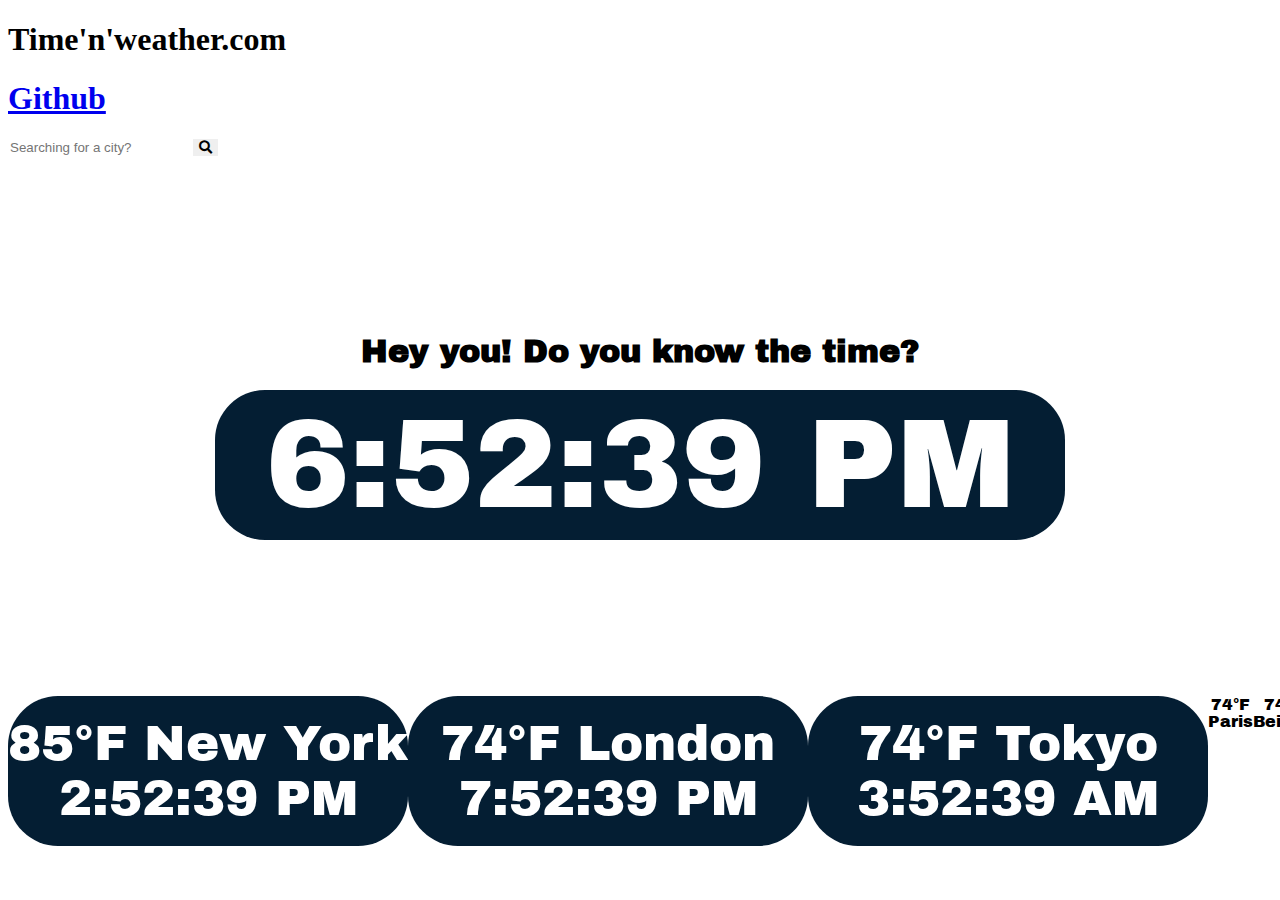
==== index.html @ 2cab8b75 "Updated HTML structure (added clocks and temp)" ====
<!DOCTYPE html>
<html lang="en">

<head>
    <meta charset="UTF-8">
    <meta name="viewport" content="width=device-width, initial-scale=1.0">
    <title>Digital Clock</title>
    <link rel="stylesheet" href="https://cdnjs.cloudflare.com/ajax/libs/font-awesome/5.15.3/css/all.min.css">
    <link rel="stylesheet" href="./styles.css">
</head>

<body>
    <div class="top-content">
        <h1 id="websiteName">Time'n'weather.com</h1>
        <h1><a class="github" href="https://github.com/WelcomeParac/DigitalClock">Github</a></h1>
    </div>
    <div class="wrap">
        <div class="search">
            <input type="text" class="searchTerm" placeholder="Searching for a city?">
            <button type="submit" class="searchButton">
                <i class="fa fa-search"></i>
            </button>
        </div>
    </div>
    <div class="main-container">
        <div class="mainClock">
            <div class="heading">
                <h1>Hey you! Do you know the time?</h1>
            </div>
            <div id="user-location" class="main"></div>
        </div>

        <div id="major-cities-container">
            <div class="majorCities">
                <div class="newyorkclock">
                    <div class="newYork">
                        <div class="newyorkweather"><span class="degree">85&degF</span> New York</div>
                        <div id="new-york" class="clock"></div>
                    </div>
                    <div class="extra-info">
                        <div class="weather-description"></div>
                        <div class="weather-temperature"></div>
                        <div class="weather-minmax"></div>
                    </div>
                </div>

                <div class="londonclock">
                    <div class="london">
                        <div class="londonweather"><span class="degree">74&degF</span> London</div>
                        <div id="london" class="clock"></div>
                    </div>
                    <div class="extra-info">
                        <div class="weather-description"></div>
                        <div class="weather-temperature"></div>
                        <div class="weather-minmax"></div>
                    </div>
                </div>

                <div class="tokyoclock">
                    <div class="tokyo">
                        <div class="tokyoweather"><span class="degree">74&degF </span>Tokyo</div>
                        <div id="tokyo" class="clock"></div>
                    </div>
                    <div class="extra-info">
                        <div class="weather-description"></div>
                        <div class="weather-temperature"></div>
                        <div class="weather-minmax"></div>
                    </div>
                </div>

                <div class="parisclock">
                    <div class="paris">
                        <div class="parisweather"><span class="degree">74&degF </span> Paris</div>
                        <div id="paris" class="clock"></div>
                    </div>
                    <div class="extra-info">
                        <div class="weather-description"></div>
                        <div class="weather-temperature"></div>
                        <div class="weather-minmax"></div>
                    </div>
                </div>

                <div class="beijingclock">
                    <div class="beijing">
                        <div class="beijingweather"><span class="degree">74&degF </span> Beijing</div>
                        <div id="beijing" class="clock"></div>
                    </div>
                    <div class="extra-info">
                        <div class="weather-description"></div>
                        <div class="weather-temperature"></div>
                        <div class="weather-minmax"></div>
                    </div>
                </div>

                <div class="sydneyclock">
                    <div class="sydney">
                        <div class="sydneyweather"><span class="degree">74&degF </span>Sydney</div>
                        <div id="sydney" class="clock"></div>
                    </div>
                    <div class="extra-info">
                        <div class="weather-description"></div>
                        <div class="weather-temperature"></div>
                        <div class="weather-minmax"></div>
                    </div>
                </div>

                <div class="mexicocityclock">
                    <div class="mexicocity">
                        <div class="mexicocityweather"><span class="degree">74&degF </span> Mexico City</div>
                        <div id="mexicocity" class="clock"></div>
                    </div>
                    <div class="extra-info">
                        <div class="weather-description"></div>
                        <div class="weather-temperature"></div>
                        <div class="weather-minmax"></div>
                    </div>
                </div>

                <div class="delhiclock">
                    <div class="delhi">
                        <div class="delhiweather"><span class="degree">74&degF </span> Delhi</div>
                        <div id="delhi" class="clock"></div>
                    </div>
                    <div class="extra-info">
                        <div class="weather-description"></div>
                        <div class="weather-temperature"></div>
                        <div class="weather-minmax"></div>
                    </div>
                </div>

                <div class="mexicocityclock">
                    <div class="mexicocity">
                        <div class="mexicocityweather"><span class="degree">74&degF </span> Mexico City</div>
                        <div id="mexicocity" class="clock"></div>
                    </div>
                    <div class="extra-info">
                        <div class="weather-description"></div>
                        <div class="weather-temperature"></div>
                        <div class="weather-minmax"></div>
                    </div>
                </div>

                <div class="mexicocityclock">
                    <div class="mexicocity">
                        <div class="mexicocityweather"><span class="degree">74&degF </span> Mexico City</div>
                        <div id="mexicocity" class="clock"></div>
                    </div>
                    <div class="extra-info">
                        <div class="weather-description"></div>
                        <div class="weather-temperature"></div>
                        <div class="weather-minmax"></div>
                    </div>
                </div>

               

            </div>
        </div>
    </div>
    <script src="script.js"></script>
</body>

</html>
---- styles.css ----
@import url('https://fonts.googleapis.com/css2?family=Archivo+Black&display=swap');

* {
    border: red solid 0px;
}

.mainClock {
    display: flex;
    justify-content: center;
    align-items: center;
    height: 60vh;
    margin: 0;
    flex-direction: column;
    font-family: 'Archivo Black', sans-serif;
    margin-bottom: 10%;
}
#user-location{
    font-size: 125px;
    background-color: #041e33;
    height: 150px;
    width: 850px;
    border-radius: 50px;
    display: flex;
    justify-content: center;
    align-items: center;
    color: white;
    

}

.majorCities{
    display: flex;
    justify-content: space-evenly;
    margin-top: -10%;
    text-align: center;
    font-family: 'Archivo Black', sans-serif;
    
    
    
}

.newYork, .london, .tokyo{
    font-size: 50px;
    background-color: #041e33;
    height: 150px;
    width: 400px;
    border-radius: 50px;
    display: flex;
    flex-direction: column;
    justify-content: center;
    align-items: center;
    color: white;
}
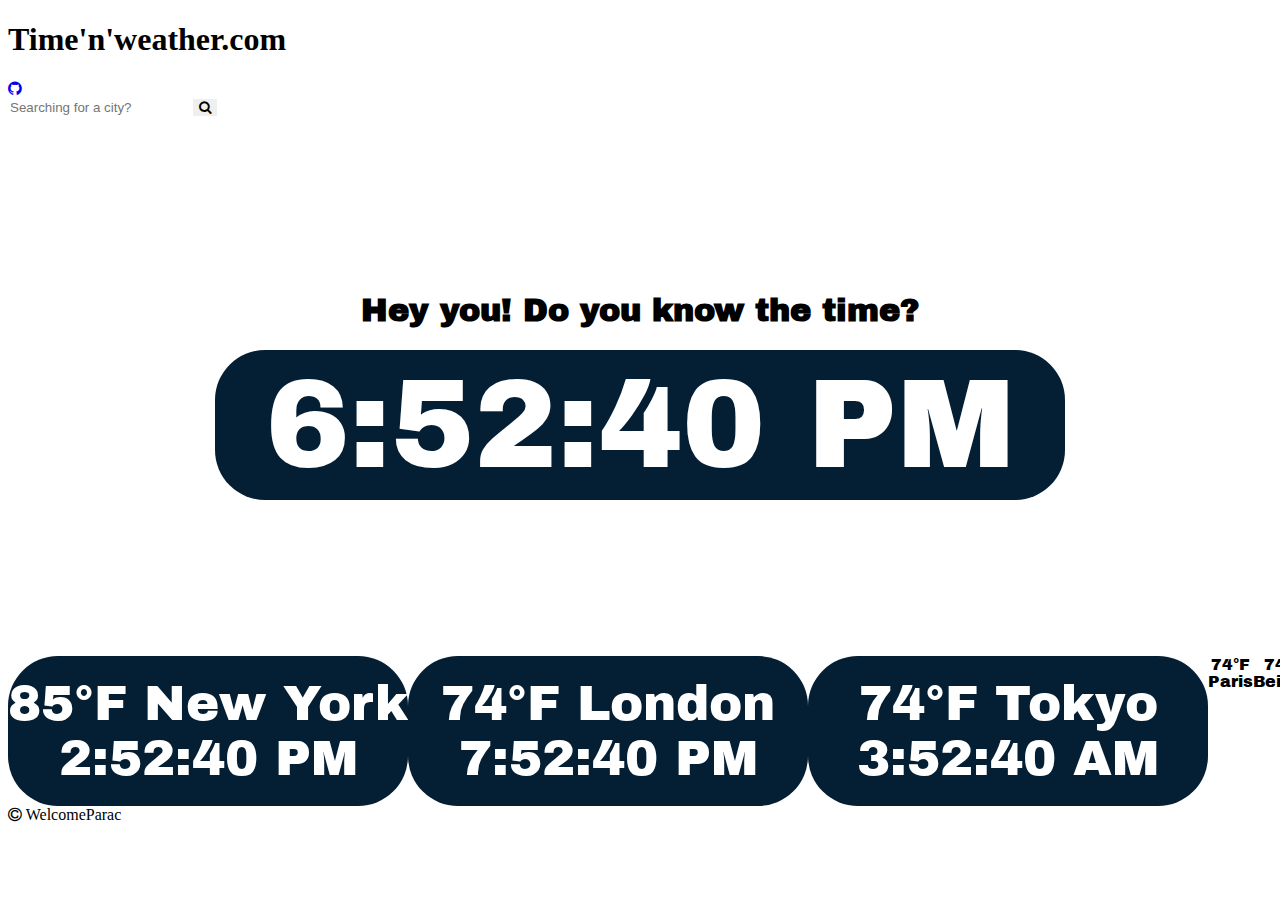
==== commit 2f5758da: "Update City Clocks and Footer" ====
--- a/index.html
+++ b/index.html
@@ -1,163 +1,171 @@
 <!DOCTYPE html>
 <html lang="en">
-
-<head>
-    <meta charset="UTF-8">
-    <meta name="viewport" content="width=device-width, initial-scale=1.0">
-    <title>Digital Clock</title>
-    <link rel="stylesheet" href="https://cdnjs.cloudflare.com/ajax/libs/font-awesome/5.15.3/css/all.min.css">
-    <link rel="stylesheet" href="./styles.css">
-</head>
-
-<body>
-    <div class="top-content">
-        <h1 id="websiteName">Time'n'weather.com</h1>
-        <h1><a class="github" href="https://github.com/WelcomeParac/DigitalClock">Github</a></h1>
-    </div>
-    <div class="wrap">
-        <div class="search">
+   <head>
+      <meta charset="UTF-8">
+      <meta name="viewport" content="width=device-width, initial-scale=1.0">
+      <title>Digital Clock</title>
+      <link rel="stylesheet" href="https://cdnjs.cloudflare.com/ajax/libs/font-awesome/5.15.3/css/all.min.css">
+      <link rel="stylesheet" href="https://cdnjs.cloudflare.com/ajax/libs/font-awesome/4.7.0/css/font-awesome.min.css">
+      <link rel="stylesheet" href="./styles.css">
+   </head>
+   <body>
+      <div class="top-content">
+         <h1 id="websiteName">Time'n'weather.com</h1>
+         <a class="github" href="https://github.com/WelcomeParac/DigitalClock">
+            <i class="fa fa-github" id="github"></i>
+         </a>
+      </div>
+      <div class="wrap">
+         <div class="search">
             <input type="text" class="searchTerm" placeholder="Searching for a city?">
             <button type="submit" class="searchButton">
-                <i class="fa fa-search"></i>
+               <i class="fa fa-search"></i>
             </button>
-        </div>
-    </div>
-    <div class="main-container">
-        <div class="mainClock">
+         </div>
+      </div>
+      <div class="main-container">
+         <div class="mainClock">
             <div class="heading">
-                <h1>Hey you! Do you know the time?</h1>
+               <h1>Hey you! Do you know the time?</h1>
             </div>
             <div id="user-location" class="main"></div>
-        </div>
-
-        <div id="major-cities-container">
+         </div>
+         <div id="major-cities-container">
             <div class="majorCities">
-                <div class="newyorkclock">
-                    <div class="newYork">
-                        <div class="newyorkweather"><span class="degree">85&degF</span> New York</div>
-                        <div id="new-york" class="clock"></div>
-                    </div>
-                    <div class="extra-info">
-                        <div class="weather-description"></div>
-                        <div class="weather-temperature"></div>
-                        <div class="weather-minmax"></div>
-                    </div>
-                </div>
-
-                <div class="londonclock">
-                    <div class="london">
-                        <div class="londonweather"><span class="degree">74&degF</span> London</div>
-                        <div id="london" class="clock"></div>
-                    </div>
-                    <div class="extra-info">
-                        <div class="weather-description"></div>
-                        <div class="weather-temperature"></div>
-                        <div class="weather-minmax"></div>
-                    </div>
-                </div>
-
-                <div class="tokyoclock">
-                    <div class="tokyo">
-                        <div class="tokyoweather"><span class="degree">74&degF </span>Tokyo</div>
-                        <div id="tokyo" class="clock"></div>
-                    </div>
-                    <div class="extra-info">
-                        <div class="weather-description"></div>
-                        <div class="weather-temperature"></div>
-                        <div class="weather-minmax"></div>
-                    </div>
-                </div>
-
-                <div class="parisclock">
-                    <div class="paris">
-                        <div class="parisweather"><span class="degree">74&degF </span> Paris</div>
-                        <div id="paris" class="clock"></div>
-                    </div>
-                    <div class="extra-info">
-                        <div class="weather-description"></div>
-                        <div class="weather-temperature"></div>
-                        <div class="weather-minmax"></div>
-                    </div>
-                </div>
-
-                <div class="beijingclock">
-                    <div class="beijing">
-                        <div class="beijingweather"><span class="degree">74&degF </span> Beijing</div>
-                        <div id="beijing" class="clock"></div>
-                    </div>
-                    <div class="extra-info">
-                        <div class="weather-description"></div>
-                        <div class="weather-temperature"></div>
-                        <div class="weather-minmax"></div>
-                    </div>
-                </div>
-
-                <div class="sydneyclock">
-                    <div class="sydney">
-                        <div class="sydneyweather"><span class="degree">74&degF </span>Sydney</div>
-                        <div id="sydney" class="clock"></div>
-                    </div>
-                    <div class="extra-info">
-                        <div class="weather-description"></div>
-                        <div class="weather-temperature"></div>
-                        <div class="weather-minmax"></div>
-                    </div>
-                </div>
-
-                <div class="mexicocityclock">
-                    <div class="mexicocity">
-                        <div class="mexicocityweather"><span class="degree">74&degF </span> Mexico City</div>
-                        <div id="mexicocity" class="clock"></div>
-                    </div>
-                    <div class="extra-info">
-                        <div class="weather-description"></div>
-                        <div class="weather-temperature"></div>
-                        <div class="weather-minmax"></div>
-                    </div>
-                </div>
-
-                <div class="delhiclock">
-                    <div class="delhi">
-                        <div class="delhiweather"><span class="degree">74&degF </span> Delhi</div>
-                        <div id="delhi" class="clock"></div>
-                    </div>
-                    <div class="extra-info">
-                        <div class="weather-description"></div>
-                        <div class="weather-temperature"></div>
-                        <div class="weather-minmax"></div>
-                    </div>
-                </div>
-
-                <div class="mexicocityclock">
-                    <div class="mexicocity">
-                        <div class="mexicocityweather"><span class="degree">74&degF </span> Mexico City</div>
-                        <div id="mexicocity" class="clock"></div>
-                    </div>
-                    <div class="extra-info">
-                        <div class="weather-description"></div>
-                        <div class="weather-temperature"></div>
-                        <div class="weather-minmax"></div>
-                    </div>
-                </div>
-
-                <div class="mexicocityclock">
-                    <div class="mexicocity">
-                        <div class="mexicocityweather"><span class="degree">74&degF </span> Mexico City</div>
-                        <div id="mexicocity" class="clock"></div>
-                    </div>
-                    <div class="extra-info">
-                        <div class="weather-description"></div>
-                        <div class="weather-temperature"></div>
-                        <div class="weather-minmax"></div>
-                    </div>
-                </div>
-
-               
-
+               <div class="newyorkclock">
+                  <div class="newYork">
+                     <div class="newyorkweather">
+                        <span class="degree">85&degF</span> New York
+                     </div>
+                     <div id="new-york" class="clock"></div>
+                  </div>
+                  <div class="extra-info">
+                     <div class="weather-description"></div>
+                     <div class="weather-temperature"></div>
+                     <div class="weather-minmax"></div>
+                  </div>
+               </div>
+               <div class="londonclock">
+                  <div class="london">
+                     <div class="londonweather">
+                        <span class="degree">74&degF</span> London
+                     </div>
+                     <div id="london" class="clock"></div>
+                  </div>
+                  <div class="extra-info">
+                     <div class="weather-description"></div>
+                     <div class="weather-temperature"></div>
+                     <div class="weather-minmax"></div>
+                  </div>
+               </div>
+               <div class="tokyoclock">
+                  <div class="tokyo">
+                     <div class="tokyoweather">
+                        <span class="degree">74&degF </span>Tokyo
+                     </div>
+                     <div id="tokyo" class="clock"></div>
+                  </div>
+                  <div class="extra-info">
+                     <div class="weather-description"></div>
+                     <div class="weather-temperature"></div>
+                     <div class="weather-minmax"></div>
+                  </div>
+               </div>
+               <div class="parisclock">
+                  <div class="paris">
+                     <div class="parisweather">
+                        <span class="degree">74&degF </span> Paris
+                     </div>
+                     <div id="paris" class="clock"></div>
+                  </div>
+                  <div class="extra-info">
+                     <div class="weather-description"></div>
+                     <div class="weather-temperature"></div>
+                     <div class="weather-minmax"></div>
+                  </div>
+               </div>
+               <div class="beijingclock">
+                  <div class="beijing">
+                     <div class="beijingweather">
+                        <span class="degree">74&degF </span> Beijing
+                     </div>
+                     <div id="beijing" class="clock"></div>
+                  </div>
+                  <div class="extra-info">
+                     <div class="weather-description"></div>
+                     <div class="weather-temperature"></div>
+                     <div class="weather-minmax"></div>
+                  </div>
+               </div>
+               <div class="sydneyclock">
+                  <div class="sydney">
+                     <div class="sydneyweather">
+                        <span class="degree">74&degF </span>Sydney
+                     </div>
+                     <div id="sydney" class="clock"></div>
+                  </div>
+                  <div class="extra-info">
+                     <div class="weather-description"></div>
+                     <div class="weather-temperature"></div>
+                     <div class="weather-minmax"></div>
+                  </div>
+               </div>
+               <div class="mexicocityclock">
+                  <div class="mexicocity">
+                     <div class="mexicocityweather">
+                        <span class="degree">74&degF </span> Mexico City
+                     </div>
+                     <div id="mexicocity" class="clock"></div>
+                  </div>
+                  <div class="extra-info">
+                     <div class="weather-description"></div>
+                     <div class="weather-temperature"></div>
+                     <div class="weather-minmax"></div>
+                  </div>
+               </div>
+               <div class="delhiclock">
+                  <div class="delhi">
+                     <div class="delhiweather">
+                        <span class="degree">74&degF </span> Delhi
+                     </div>
+                     <div id="delhi" class="clock"></div>
+                  </div>
+                  <div class="extra-info">
+                     <div class="weather-description"></div>
+                     <div class="weather-temperature"></div>
+                     <div class="weather-minmax"></div>
+                  </div>
+               </div>
+               <div class="hongkongclock">
+                  <div class="hongkong">
+                     <div class="hongkongweather">
+                        <span class="degree">74&degF </span> Hong Kong
+                     </div>
+                     <div id="hongkong" class="clock"></div>
+                  </div>
+                  <div class="extra-info">
+                     <div class="weather-description"></div>
+                     <div class="weather-temperature"></div>
+                     <div class="weather-minmax"></div>
+                  </div>
+               </div>
+               <div class="moscowclock">
+                  <div class="moscow">
+                     <div class="moscowweather">
+                        <span class="degree">74&degF </span> Moscow
+                     </div>
+                     <div id="moscow" class="clock"></div>
+                  </div>
+                  <div class="extra-info">
+                     <div class="weather-description"></div>
+                     <div class="weather-temperature"></div>
+                     <div class="weather-minmax"></div>
+                  </div>
+               </div>
             </div>
-        </div>
-    </div>
-    <script src="script.js"></script>
-</body>
-
-</html>
+         </div>
+      </div>
+      <footer class="footer"><i class="fa fa-copyright"></i> WelcomeParac</footer>
+      <script src="script.js"></script>
+   </body>
+</html>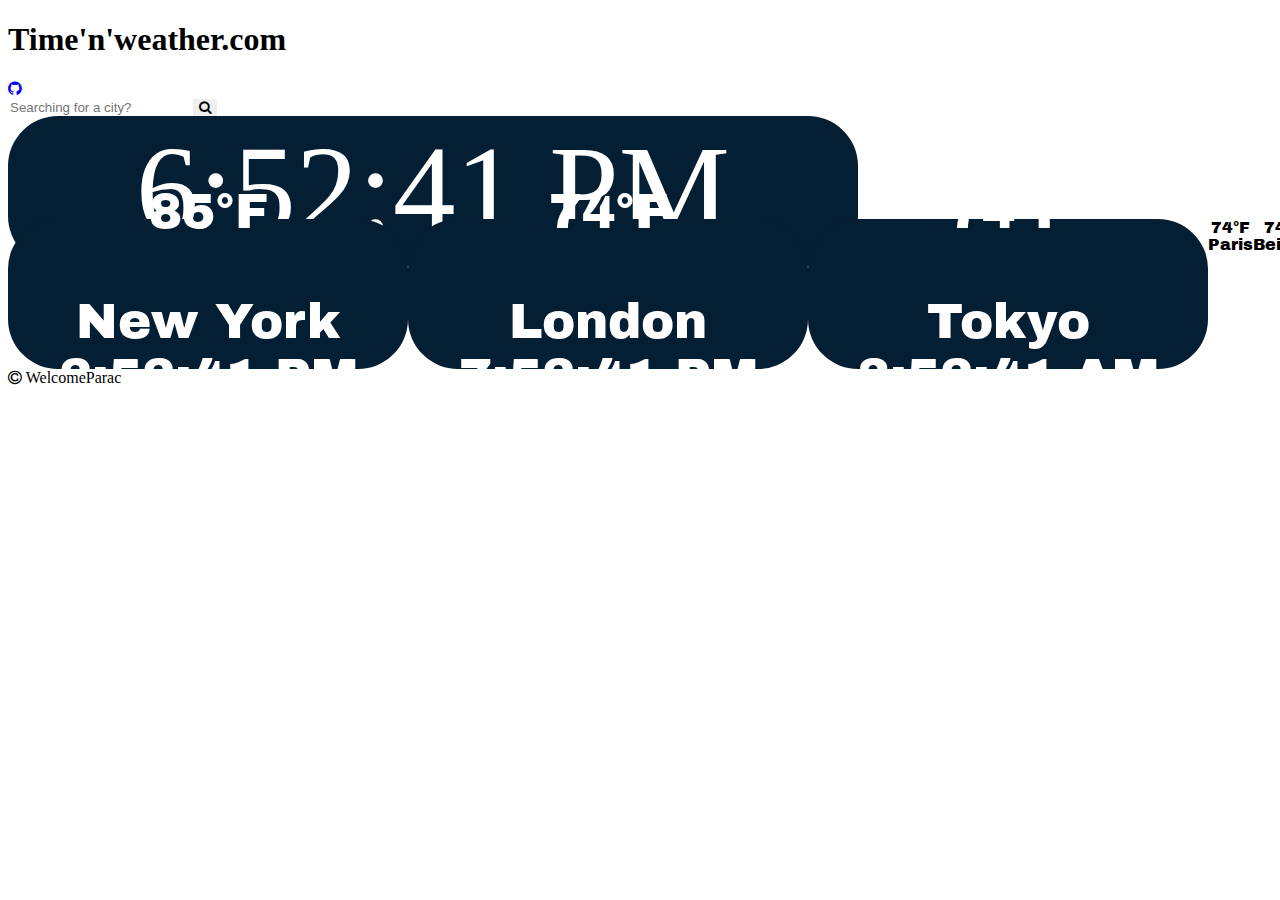
==== commit aed15d37: "Refactor digital clock HTML structure and city div" ====
--- a/index.html
+++ b/index.html
@@ -1,171 +1,377 @@
 <!DOCTYPE html>
 <html lang="en">
-   <head>
-      <meta charset="UTF-8">
-      <meta name="viewport" content="width=device-width, initial-scale=1.0">
-      <title>Digital Clock</title>
-      <link rel="stylesheet" href="https://cdnjs.cloudflare.com/ajax/libs/font-awesome/5.15.3/css/all.min.css">
-      <link rel="stylesheet" href="https://cdnjs.cloudflare.com/ajax/libs/font-awesome/4.7.0/css/font-awesome.min.css">
-      <link rel="stylesheet" href="./styles.css">
-   </head>
-   <body>
-      <div class="top-content">
-         <h1 id="websiteName">Time'n'weather.com</h1>
-         <a class="github" href="https://github.com/WelcomeParac/DigitalClock">
-            <i class="fa fa-github" id="github"></i>
-         </a>
-      </div>
-      <div class="wrap">
-         <div class="search">
-            <input type="text" class="searchTerm" placeholder="Searching for a city?">
-            <button type="submit" class="searchButton">
-               <i class="fa fa-search"></i>
-            </button>
-         </div>
-      </div>
-      <div class="main-container">
-         <div class="mainClock">
-            <div class="heading">
-               <h1>Hey you! Do you know the time?</h1>
-            </div>
-            <div id="user-location" class="main"></div>
-         </div>
-         <div id="major-cities-container">
-            <div class="majorCities">
-               <div class="newyorkclock">
-                  <div class="newYork">
-                     <div class="newyorkweather">
-                        <span class="degree">85&degF</span> New York
-                     </div>
-                     <div id="new-york" class="clock"></div>
-                  </div>
-                  <div class="extra-info">
-                     <div class="weather-description"></div>
-                     <div class="weather-temperature"></div>
-                     <div class="weather-minmax"></div>
-                  </div>
-               </div>
-               <div class="londonclock">
-                  <div class="london">
-                     <div class="londonweather">
-                        <span class="degree">74&degF</span> London
-                     </div>
-                     <div id="london" class="clock"></div>
-                  </div>
-                  <div class="extra-info">
-                     <div class="weather-description"></div>
-                     <div class="weather-temperature"></div>
-                     <div class="weather-minmax"></div>
-                  </div>
-               </div>
-               <div class="tokyoclock">
-                  <div class="tokyo">
-                     <div class="tokyoweather">
-                        <span class="degree">74&degF </span>Tokyo
-                     </div>
-                     <div id="tokyo" class="clock"></div>
-                  </div>
-                  <div class="extra-info">
-                     <div class="weather-description"></div>
-                     <div class="weather-temperature"></div>
-                     <div class="weather-minmax"></div>
-                  </div>
-               </div>
-               <div class="parisclock">
-                  <div class="paris">
-                     <div class="parisweather">
-                        <span class="degree">74&degF </span> Paris
-                     </div>
-                     <div id="paris" class="clock"></div>
-                  </div>
-                  <div class="extra-info">
-                     <div class="weather-description"></div>
-                     <div class="weather-temperature"></div>
-                     <div class="weather-minmax"></div>
-                  </div>
-               </div>
-               <div class="beijingclock">
-                  <div class="beijing">
-                     <div class="beijingweather">
-                        <span class="degree">74&degF </span> Beijing
-                     </div>
-                     <div id="beijing" class="clock"></div>
-                  </div>
-                  <div class="extra-info">
-                     <div class="weather-description"></div>
-                     <div class="weather-temperature"></div>
-                     <div class="weather-minmax"></div>
-                  </div>
-               </div>
-               <div class="sydneyclock">
-                  <div class="sydney">
-                     <div class="sydneyweather">
-                        <span class="degree">74&degF </span>Sydney
-                     </div>
-                     <div id="sydney" class="clock"></div>
-                  </div>
-                  <div class="extra-info">
-                     <div class="weather-description"></div>
-                     <div class="weather-temperature"></div>
-                     <div class="weather-minmax"></div>
-                  </div>
-               </div>
-               <div class="mexicocityclock">
-                  <div class="mexicocity">
-                     <div class="mexicocityweather">
-                        <span class="degree">74&degF </span> Mexico City
-                     </div>
-                     <div id="mexicocity" class="clock"></div>
-                  </div>
-                  <div class="extra-info">
-                     <div class="weather-description"></div>
-                     <div class="weather-temperature"></div>
-                     <div class="weather-minmax"></div>
-                  </div>
-               </div>
-               <div class="delhiclock">
-                  <div class="delhi">
-                     <div class="delhiweather">
-                        <span class="degree">74&degF </span> Delhi
-                     </div>
-                     <div id="delhi" class="clock"></div>
-                  </div>
-                  <div class="extra-info">
-                     <div class="weather-description"></div>
-                     <div class="weather-temperature"></div>
-                     <div class="weather-minmax"></div>
-                  </div>
-               </div>
-               <div class="hongkongclock">
-                  <div class="hongkong">
-                     <div class="hongkongweather">
-                        <span class="degree">74&degF </span> Hong Kong
-                     </div>
-                     <div id="hongkong" class="clock"></div>
-                  </div>
-                  <div class="extra-info">
-                     <div class="weather-description"></div>
-                     <div class="weather-temperature"></div>
-                     <div class="weather-minmax"></div>
-                  </div>
-               </div>
-               <div class="moscowclock">
-                  <div class="moscow">
-                     <div class="moscowweather">
-                        <span class="degree">74&degF </span> Moscow
-                     </div>
-                     <div id="moscow" class="clock"></div>
-                  </div>
-                  <div class="extra-info">
-                     <div class="weather-description"></div>
-                     <div class="weather-temperature"></div>
-                     <div class="weather-minmax"></div>
-                  </div>
-               </div>
-            </div>
-         </div>
-      </div>
-      <footer class="footer"><i class="fa fa-copyright"></i> WelcomeParac</footer>
-      <script src="script.js"></script>
-   </body>
+	<head>
+		<meta charset="UTF-8">
+		<meta content="width=device-width, initial-scale=1.0" name="viewport">
+		<title>
+			Digital Clock
+		</title>
+		<link href="https://cdnjs.cloudflare.com/ajax/libs/font-awesome/5.15.3/css/all.min.css" rel=
+		"stylesheet">
+		<link href="https://cdnjs.cloudflare.com/ajax/libs/font-awesome/4.7.0/css/font-awesome.min.css"
+		rel="stylesheet">
+		<link href="./styles.css" rel="stylesheet">
+	</head>
+	<body>
+		<div class="top-content">
+			<h1 id="websiteName">
+				Time'n'weather.com
+			</h1>
+			<a class="github" href="https://github.com/WelcomeParac/DigitalClock"><i class="fa fa-github"
+			id="github"></i></a>
+		</div>
+
+		<div class="wrap">
+			<div class="search">
+				<input class="searchTerm" placeholder="Searching for a city?" type="text"> 
+            <button class="searchButton" type="submit"><i class="fa fa-search"></i></button>
+			</div>
+
+			<div class="main" id="user-location">
+			</div>
+		</div>
+
+		<div class="main-container">
+			<div class="heading">
+				<h1>
+					Hey you! Do you know the time?
+				</h1>
+			</div>
+
+			<div id="major-cities-container">
+				<div class="majorCities">
+					<div class="newyorkclock">
+						<div class="city newYork">
+							<span class="degree">85&degF</span><br>
+
+							<div class="cityname">
+								New York
+							</div>
+
+							<div class="clock" id="new-york">
+							</div>
+						</div>
+					</div>
+
+					<div class="londonclock">
+						<div class="city london">
+							<span class="degree">74&degF</span><br>
+
+							<div class="cityname">
+								London
+							</div>
+
+							<div class="clock" id="london">
+							</div>
+						</div>
+					</div>
+
+					<div class="tokyoclock">
+						<div class="city tokyo">
+							<span class="degree">74&degF</span><br>
+
+							<div class="cityname">
+								Tokyo
+							</div>
+
+							<div class="clock" id="tokyo">
+							</div>
+						</div>
+					</div>
+
+					<div class="parisclock">
+						<div class="city paris">
+							<span class="degree">74&degF</span><br>
+
+							<div class="cityname">
+								Paris
+							</div>
+
+							<div class="clock" id="paris">
+							</div>
+						</div>
+					</div>
+
+					<div class="beijingclock">
+						<div class="city beijing">
+							<span class="degree">74&degF</span><br>
+
+							<div class="cityname">
+								Beijing
+							</div>
+
+							<div class="clock" id="beijing">
+							</div>
+						</div>
+					</div>
+
+					<div class="sydneyclock">
+						<div class="city sydney">
+							<span class="degree">74&degF</span><br>
+
+							<div class="cityname">
+								Sydney
+							</div>
+
+							<div class="clock" id="sydney">
+							</div>
+						</div>
+					</div>
+
+					<div class="mexicocityclock">
+						<div class="city mexicocity">
+							<span class="degree">74&degF</span><br>
+
+							<div class="cityname">
+								Mexico City
+							</div>
+
+							<div class="clock" id="mexicocity">
+							</div>
+						</div>
+					</div>
+
+					<div class="delhiclock">
+						<div class="city delhi">
+							<span class="degree">74&degF</span><br>
+
+							<div class="cityname">
+								Delhi
+							</div>
+
+							<div class="clock" id="delhi">
+							</div>
+						</div>
+					</div>
+
+					<div class="hongkongclock">
+						<div class="city hongkong">
+							<span class="degree">74&degF</span><br>
+
+							<div class="cityname">
+								Hong Kong
+							</div>
+
+							<div class="clock" id="hongkong">
+							</div>
+						</div>
+					</div>
+
+					<div class="moscowclock">
+						<div class="city moscow">
+							<span class="degree">74&degF</span><br>
+
+							<div class="cityname">
+								Moscow
+							</div>
+
+							<div class="clock" id="moscow">
+							</div>
+						</div>
+					</div>
+
+					<div class="shanghaiclock">
+						<div class="city shanghai">
+							<span class="degree">74&degF</span><br>
+
+							<div class="cityname">
+								Shanghai
+							</div>
+
+							<div class="clock" id="shanghai">
+							</div>
+						</div>
+					</div>
+
+					<div class="buenosairesclock">
+						<div class="city buenosaires">
+							<span class="degree">74&degF</span><br>
+
+							<div class="cityname">
+								Buenos Aires
+							</div>
+
+							<div class="clock" id="buenosaires">
+							</div>
+						</div>
+					</div>
+
+					<div class="mumbaiclock">
+						<div class="city mumbai">
+							<span class="degree">74&degF</span><br>
+
+							<div class="cityname">
+								Mumbai
+							</div>
+
+							<div class="clock" id="mumbai">
+							</div>
+						</div>
+					</div>
+
+					<div class="istanbulclock">
+						<div class="city istanbul">
+							<span class="degree">74&degF</span><br>
+
+							<div class="cityname">
+								Istanbul
+							</div>
+
+							<div class="clock" id="istanbul">
+							</div>
+						</div>
+					</div>
+
+					<div class="manilaclock">
+						<div class="city manila">
+							<span class="degree">74&degF</span><br>
+
+							<div class="cityname">
+								Manila
+							</div>
+
+							<div class="clock" id="manila">
+							</div>
+						</div>
+					</div>
+
+					<div class="lagosclock">
+						<div class="city lagos">
+							<span class="degree">74&degF</span><br>
+
+							<div class="cityname">
+								Lagos
+							</div>
+
+							<div class="clock" id="lagos">
+							</div>
+						</div>
+					</div>
+
+					<div class="seoulclock">
+						<div class="city seoul">
+							<span class="degree">74&degF</span><br>
+
+							<div class="cityname">
+								Seoul
+							</div>
+
+							<div class="clock" id="seoul">
+							</div>
+						</div>
+					</div>
+
+					<div class="chicagoclock">
+						<div class="city chicago">
+							<span class="degree">74&degF</span><br>
+
+							<div class="cityname">
+								Chicago
+							</div>
+
+							<div class="clock" id="chicago">
+							</div>
+						</div>
+					</div>
+
+					<div class="saopauloclock">
+						<div class="city saopaulo">
+							<span class="degree">74&degF</span><br>
+
+							<div class="cityname">
+								Sao Paulo
+							</div>
+
+							<div class="clock" id="saopaulo">
+							</div>
+						</div>
+					</div>
+
+					<div class="dhakaclock">
+						<div class="city dhaka">
+							<span class="degree">74&degF</span><br>
+
+							<div class="cityname">
+								Dhaka
+							</div>
+
+							<div class="clock" id="dhaka">
+							</div>
+						</div>
+					</div>
+
+					<div class="cairoclock">
+						<div class="city cairo">
+							<span class="degree">74&degF</span><br>
+
+							<div class="cityname">
+								Cairo
+							</div>
+
+							<div class="clock" id="cairo">
+							</div>
+						</div>
+					</div>
+
+					<div class="romeclock">
+						<div class="city rome">
+							<span class="degree">74&degF</span><br>
+
+							<div class="cityname">
+								Rome
+							</div>
+
+							<div class="clock" id="rome">
+							</div>
+						</div>
+					</div>
+
+					<div class="losangelesclock">
+						<div class="city losangeles">
+							<span class="degree">74&degF</span><br>
+
+							<div class="cityname">
+								Los Angeles
+							</div>
+
+							<div class="clock" id="losangeles">
+							</div>
+						</div>
+					</div>
+
+					<div class="kievclock">
+						<div class="city kiev">
+							<span class="degree">74&degF</span><br>
+
+							<div class="cityname">
+								Kiev
+							</div>
+
+							<div class="clock" id="kiev">
+							</div>
+						</div>
+					</div>
+
+					<div class="albasrahclock">
+						<div class="city albasrah">
+							<span class="degree">74&degF</span><br>
+
+							<div class="cityname">
+								Al Basrah
+							</div>
+
+							<div class="clock" id="albasrah">
+							</div>
+						</div>
+					</div>
+				</div>
+			</div>
+		</div>
+
+		<footer class="footer">
+			<i class="fa fa-copyright"></i> WelcomeParac
+		</footer>
+		<script src="script.js">
+		</script>
+	</body>
 </html>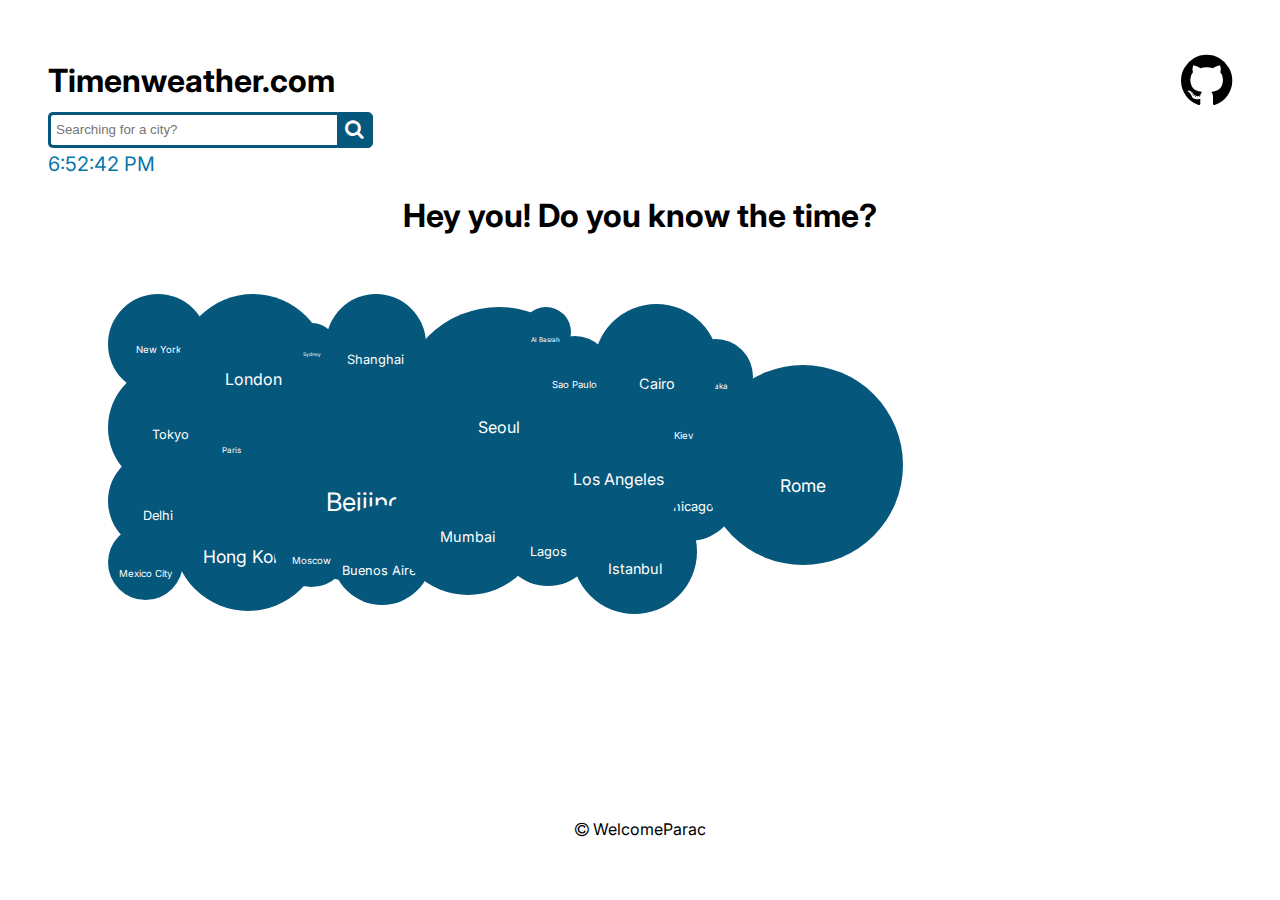
==== commit e2cd99e3: "Updated website title header" ====
--- a/index.html
+++ b/index.html
@@ -14,8 +14,8 @@
 	</head>
 	<body>
 		<div class="top-content">
-			<h1 id="websiteName">
-				Time'n'weather.com
+			<h1 class="websitename">
+				Timenweather.com
 			</h1>
 			<a class="github" href="https://github.com/WelcomeParac/DigitalClock"><i class="fa fa-github"
 			id="github"></i></a>
@@ -44,7 +44,7 @@
 						<div class="city newYork">
 							<span class="degree">85&degF</span><br>
 
-							<div class="cityname">
+							<div class="cityname" id="newyorktitle">
 								New York
 							</div>
 
@@ -57,7 +57,7 @@
 						<div class="city london">
 							<span class="degree">74&degF</span><br>
 
-							<div class="cityname">
+							<div class="cityname" id="londontitle">
 								London
 							</div>
 
@@ -70,7 +70,7 @@
 						<div class="city tokyo">
 							<span class="degree">74&degF</span><br>
 
-							<div class="cityname">
+							<div class="cityname" id="tokyotitle">
 								Tokyo
 							</div>
 
@@ -83,7 +83,7 @@
 						<div class="city paris">
 							<span class="degree">74&degF</span><br>
 
-							<div class="cityname">
+							<div class="cityname" id="paristitle">
 								Paris
 							</div>
 
@@ -96,7 +96,7 @@
 						<div class="city beijing">
 							<span class="degree">74&degF</span><br>
 
-							<div class="cityname">
+							<div class="cityname" id="beijingtitle">
 								Beijing
 							</div>
 
@@ -109,7 +109,7 @@
 						<div class="city sydney">
 							<span class="degree">74&degF</span><br>
 
-							<div class="cityname">
+							<div class="cityname" id="sydneytitle">
 								Sydney
 							</div>
 
@@ -122,7 +122,7 @@
 						<div class="city mexicocity">
 							<span class="degree">74&degF</span><br>
 
-							<div class="cityname">
+							<div class="cityname" id="mexicocitytitle">
 								Mexico City
 							</div>
 
@@ -135,7 +135,7 @@
 						<div class="city delhi">
 							<span class="degree">74&degF</span><br>
 
-							<div class="cityname">
+							<div class="cityname" id="delhititle">
 								Delhi
 							</div>
 
@@ -148,7 +148,7 @@
 						<div class="city hongkong">
 							<span class="degree">74&degF</span><br>
 
-							<div class="cityname">
+							<div class="cityname" id="hongkongtitle">
 								Hong Kong
 							</div>
 
@@ -160,12 +160,13 @@
 					<div class="moscowclock">
 						<div class="city moscow">
 							<span class="degree">74&degF</span><br>
-
-							<div class="cityname">
+							<div class="titlecontainer">
+							<div class="cityname" id="moscowtitle">
 								Moscow
 							</div>
-
+							</div>
 							<div class="clock" id="moscow">
+				
 							</div>
 						</div>
 					</div>
@@ -174,7 +175,7 @@
 						<div class="city shanghai">
 							<span class="degree">74&degF</span><br>
 
-							<div class="cityname">
+							<div class="cityname"  id="shanghaititle">
 								Shanghai
 							</div>
 
@@ -187,7 +188,7 @@
 						<div class="city buenosaires">
 							<span class="degree">74&degF</span><br>
 
-							<div class="cityname">
+							<div class="cityname" id="buenosairestitle">
 								Buenos Aires
 							</div>
 
@@ -200,7 +201,7 @@
 						<div class="city mumbai">
 							<span class="degree">74&degF</span><br>
 
-							<div class="cityname">
+							<div class="cityname" id="mumbaititle">
 								Mumbai
 							</div>
 
@@ -213,7 +214,7 @@
 						<div class="city istanbul">
 							<span class="degree">74&degF</span><br>
 
-							<div class="cityname">
+							<div class="cityname" id="istanbultitle">
 								Istanbul
 							</div>
 
@@ -226,7 +227,7 @@
 						<div class="city manila">
 							<span class="degree">74&degF</span><br>
 
-							<div class="cityname">
+							<div class="cityname" id="manilatitle">
 								Manila
 							</div>
 
@@ -239,7 +240,7 @@
 						<div class="city lagos">
 							<span class="degree">74&degF</span><br>
 
-							<div class="cityname">
+							<div class="cityname" id="lagostitle">
 								Lagos
 							</div>
 
@@ -252,7 +253,7 @@
 						<div class="city seoul">
 							<span class="degree">74&degF</span><br>
 
-							<div class="cityname">
+							<div class="cityname" id="seoultitle">
 								Seoul
 							</div>
 
@@ -265,7 +266,7 @@
 						<div class="city chicago">
 							<span class="degree">74&degF</span><br>
 
-							<div class="cityname">
+							<div class="cityname" id="chicagotitle">
 								Chicago
 							</div>
 
@@ -278,7 +279,7 @@
 						<div class="city saopaulo">
 							<span class="degree">74&degF</span><br>
 
-							<div class="cityname">
+							<div class="cityname" id="saopaulotitle">
 								Sao Paulo
 							</div>
 
@@ -291,7 +292,7 @@
 						<div class="city dhaka">
 							<span class="degree">74&degF</span><br>
 
-							<div class="cityname">
+							<div class="cityname" id="dhakatitle">
 								Dhaka
 							</div>
 
@@ -304,7 +305,7 @@
 						<div class="city cairo">
 							<span class="degree">74&degF</span><br>
 
-							<div class="cityname">
+							<div class="cityname" id="cairotitle">
 								Cairo
 							</div>
 
@@ -317,7 +318,7 @@
 						<div class="city rome">
 							<span class="degree">74&degF</span><br>
 
-							<div class="cityname">
+							<div class="cityname" id="rometitle">
 								Rome
 							</div>
 
@@ -330,7 +331,7 @@
 						<div class="city losangeles">
 							<span class="degree">74&degF</span><br>
 
-							<div class="cityname">
+							<div class="cityname" id="losangelestitle">
 								Los Angeles
 							</div>
 
@@ -343,7 +344,7 @@
 						<div class="city kiev">
 							<span class="degree">74&degF</span><br>
 
-							<div class="cityname">
+							<div class="cityname" id="kievtitle">
 								Kiev
 							</div>
 
@@ -356,7 +357,7 @@
 						<div class="city albasrah">
 							<span class="degree">74&degF</span><br>
 
-							<div class="cityname">
+							<div class="cityname" id="albasrahtitle">
 								Al Basrah
 							</div>
 
--- a/styles.css
+++ b/styles.css
@@ -1,55 +1,434 @@
 @import url('https://fonts.googleapis.com/css2?family=Archivo+Black&display=swap');
-
+@import url('https://fonts.googleapis.com/css2?family=Inter:wght@800&display=swap');
 * {
-    border: red solid 0px;
+	border: red solid 0px;
+}
+
+body {
+	background-color: white;
+}
+
+.top-content {
+	margin-left: 40px;
+	margin-top: 40px;
+	font-family: 'Inter', sans-serif;
+	display: flex;
+	align-items: center;
+	justify-content: space-between;
+	margin-right: 40px;
+}
+
+.github {
+	display: flex;
+	align-items: center;
+}
+
+#github {
+	color: black;
+	font-size: 60px;
+	transition: color 0.5s;
+	background-position: bottom;
+}
+
+#github:hover {
+	color: rgb(6, 87, 124);
+}
+
+a {
+	position: relative;
+	text-decoration: none;
+}
+
+.heading {
+	font-family: 'Inter', sans-serif;
+	color: rgb(0, 0, 0);
+	display: flex;
+	justify-content: center;
+	align-items: center;
 }
 
 .mainClock {
-    display: flex;
-    justify-content: center;
-    align-items: center;
-    height: 60vh;
-    margin: 0;
-    flex-direction: column;
-    font-family: 'Archivo Black', sans-serif;
-    margin-bottom: 10%;
-}
-#user-location{
-    font-size: 125px;
-    background-color: #041e33;
-    height: 150px;
-    width: 850px;
-    border-radius: 50px;
-    display: flex;
-    justify-content: center;
-    align-items: center;
-    color: white;
-    
-
-}
-
-.majorCities{
-    display: flex;
-    justify-content: space-evenly;
-    margin-top: -10%;
-    text-align: center;
-    font-family: 'Archivo Black', sans-serif;
-    
-    
-    
-}
-
-.newYork, .london, .tokyo{
-    font-size: 50px;
-    background-color: #041e33;
-    height: 150px;
-    width: 400px;
-    border-radius: 50px;
-    display: flex;
-    flex-direction: column;
-    justify-content: center;
-    align-items: center;
-    color: white;
-}
-
-    
+	display: none;
+	justify-content: center;
+	align-items: center;
+	height: 10vh;
+	margin: 0;
+	flex-direction: column;
+	font-family: 'Inter', sans-serif;
+	margin-bottom: 17%;
+}
+
+.cityname {
+	opacity: 1;
+	display: flex;
+	justify-content: center;
+	align-items: center;
+}
+
+.clock, .degree {
+	opacity: 0;
+}
+
+.city:hover .clock {
+	display: flex;
+	justify-content: center;
+	align-items: center;
+	opacity: 1;
+	margin-top: -10%;
+}
+
+.city:hover .degree {
+	opacity: 1;
+}
+
+.city:hover .cityname {
+	opacity: 0;
+}
+
+#websiteName {
+	animation: slideInFromLeft 1s ease-in-out;
+}
+
+@keyframes slideInFromLeft {
+	from {
+		transform: translateX(-100%);
+	}
+	to {
+		transform: translateX(0);
+	}
+}
+
+#user-location {
+	font-size: 20px;
+	height: 20px;
+	width: 100%;
+	margin-top: 2%;
+	border-radius: 25px;
+	display: flex;
+	justify-content: flex-start;
+	align-items: center;
+	color: rgb(7, 119, 170);
+	font-family: 'Inter', sans-serif;
+}
+
+.majorCities {
+	display: flex;
+	flex-wrap: wrap;
+	margin-top: 3%;
+	text-align: center;
+	font-family: 'Inter', sans-serif;
+	transition: all 0.5s ease;
+	margin-left: 100px;
+	margin-right: 100px;
+	border: solid red 0px;
+	height: 50vh;
+}
+
+.city {
+	background-color: rgb(6, 87, 124);
+	border-radius: 50%;
+	position: absolute;
+	display: flex;
+	flex-direction: column;
+	justify-content: center;
+	align-items: center;
+	color: white;
+	overflow: hidden;
+	cursor: pointer;
+}
+
+.city:hover {
+	background-color: rgb(7, 119, 170);
+	border-radius: 50%;
+	position: absolute;
+	transform: scale(2);
+	z-index: 1;
+	transition: all 0.5s;
+	display: flex;
+	flex-direction: column;
+	justify-content: center;
+	align-items: center;
+	color: white;
+	overflow: hidden;
+	cursor: pointer;
+	box-shadow: rgba(0, 0, 0, 0.09) 0px 2px 1px, rgba(0, 0, 0, 0.09) 0px 4px 2px, rgba(0, 0, 0, 0.09) 0px 8px 4px, rgba(0, 0, 0, 0.09) 0px 16px 8px, rgba(0, 0, 0, 0.09) 0px 32px 16px;
+}
+
+.newYork {
+	width: 100px;
+	height: 100px;
+	font-size: 0.6rem;
+}
+
+.london {
+	width: 150px;
+	height: 150px;
+	margin-left: 5.5%;
+	font-size: 1em;
+}
+
+.tokyo {
+	width: 125px;
+	height: 125px;
+	margin-top: 5.5%;
+	font-size: 0.8rem;
+}
+
+.paris {
+	width: 75px;
+	height: 75px;
+	margin-left: 6.75%;
+	margin-top: 8.5%;
+	font-size: 0.5rem;
+}
+
+.beijing {
+	width: 225px;
+	height: 225px;
+	margin-left: 11.25%;
+	margin-top: 5%;
+	font-size: 1.6rem
+}
+
+.sydney {
+	width: 50px;
+	height: 50px;
+	margin-left: 14%;
+	margin-top: 2.25%;
+	font-size: 0.3rem
+}
+
+.mexicocity {
+	width: 75px;
+	height: 75px;
+	margin-top: 18%;
+	font-size: 0.6rem;
+}
+
+.delhi {
+	width: 100px;
+	height: 100px;
+	margin-top: 12.25%;
+	font-size: 0.8rem
+}
+
+.hongkong {
+	width: 150px;
+	height: 150px;
+	margin-top: 13%;
+	margin-left: 5.1%;
+	font-size: 1.1rem
+}
+
+.moscow {
+	width: 75px;
+	height: 75px;
+	margin-left: 13%;
+	margin-top: 17%;
+	font-size: 0.6rem
+}
+
+.shanghai {
+	width: 100px;
+	height: 100px;
+	font-size: 0.8rem;
+	margin-left: 17%;
+}
+
+.buenosaires {
+	width: 100px;
+	height: 100px;
+	font-size: 0.8rem;
+	margin-left: 17.5%;
+	margin-top: 16.5%;
+}
+
+.mumbai {
+	width: 150px;
+	height: 150px;
+	font-size: 0.9rem;
+	margin-left: 22.25%;
+	margin-top: 11.75%;
+}
+
+.seoul {
+	width: 200px;
+	height: 200px;
+	font-size: 1rem;
+	margin-left: 22.75%;
+	margin-top: 1%;
+}
+
+.manila {
+	width: 75px;
+	height: 75px;
+	font-size: 0.6rem;
+	margin-left: 29.75%;
+	margin-top: 10.75%;
+}
+
+.lagos {
+	width: 100px;
+	height: 100px;
+	font-size: 0.8rem;
+	margin-left: 30.5%;
+	margin-top: 15%;
+}
+
+.istanbul {
+	width: 125px;
+	height: 125px;
+	font-size: 0.9rem;
+	margin-left: 36.25%;
+	margin-top: 15.25%;
+}
+
+.losangeles {
+	width: 150px;
+	height: 150px;
+	font-size: 1rem;
+	margin-left: 34%;
+	margin-top: 7%;
+}
+
+.saopaulo {
+	width: 75px;
+	height: 75px;
+	font-size: 0.6rem;
+	margin-left: 33.5%;
+	margin-top: 3.25%;
+}
+
+.albasrah {
+	width: 50px;
+	height: 50px;
+	font-size: 0.4rem;
+	margin-left: 32.25%;
+	margin-top: 1%;
+}
+
+.chicago {
+	width: 100px;
+	height: 100px;
+	font-size: 0.8rem;
+	margin-left: 41.5%;
+	margin-top: 11.5%;
+}
+
+.kiev {
+	width: 75px;
+	height: 75px;
+	font-size: 0.6rem;
+	margin-left: 42%;
+	margin-top: 7.25%;
+}
+
+.rome {
+	width: 200px;
+	height: 200px;
+	font-size: 1.1rem;
+	margin-left: 46.5%;
+	margin-top: 5.5%;
+}
+
+.cairo {
+	width: 125px;
+	height: 125px;
+	font-size: 0.9rem;
+	margin-left: 38%;
+	margin-top: 0.75%;
+}
+
+.dhaka {
+	width: 75px;
+	height: 75px;
+	font-size: 0.5rem;
+	margin-left: 44.5%;
+	margin-top: 3.5%;
+}
+
+.expanded {
+	height: 300px;
+	font-size: 40px;
+	box-shadow: rgba(0, 0, 0, 0.09) 0px 2px 1px, rgba(0, 0, 0, 0.09) 0px 4px 2px, rgba(0, 0, 0, 0.09) 0px 8px 4px, rgba(0, 0, 0, 0.09) 0px 16px 8px, rgba(0, 0, 0, 0.09) 0px 32px 16px;
+	transition: box-shadow 0.3s ease;
+}
+
+.search {
+	width: 100%;
+	position: relative;
+	display: flex;
+	margin-top: -10px;
+}
+
+.searchTerm {
+	width: 100%;
+	border: 3px solid rgb(6, 87, 124);
+	border-right: none;
+	padding: 5px;
+	height: 20px;
+	border-radius: 5px 0 0 5px;
+	outline: none;
+	color: #000000;
+}
+
+.searchTerm:focus {
+	color: #000000;
+}
+
+.searchButton {
+	width: 40px;
+	height: 36px;
+	border: 1px solid rgb(6, 87, 124);
+	background: rgb(6, 87, 124);
+	text-align: center;
+	color: #fff;
+	border-radius: 0 5px 5px 0;
+	cursor: pointer;
+	font-size: 20px;
+}
+
+.wrap {
+	width: 325px;
+	margin-left: 40px;
+}
+
+.highlighted {
+	background-color: rgb(7, 119, 170);
+	transform: scale(2);
+	transition: transform 0.3s ease;
+	/* Add a smooth transition effect */
+	z-index: 1;
+}
+
+.highlighted .degree, .highlighted .clock {
+	opacity: 1;
+}
+
+.highlighted .clock {
+	margin-top: -10%;
+}
+
+.highlighted .cityname {
+	opacity: 0;
+}
+
+.error-message {
+	position: absolute;
+	top: 100%;
+	left: 0;
+	margin-top: 10%;
+	padding: 8px 12px;
+	background-color: #f44336;
+	color: #fff;
+	border-radius: 4px;
+	font-size: 14px;
+	display: none;
+	font-family: 'Inter', sans-serif;
+}
+
+.footer {
+	margin-top: 75px;
+	text-align: center;
+	font-family: 'Inter', sans-serif;
+}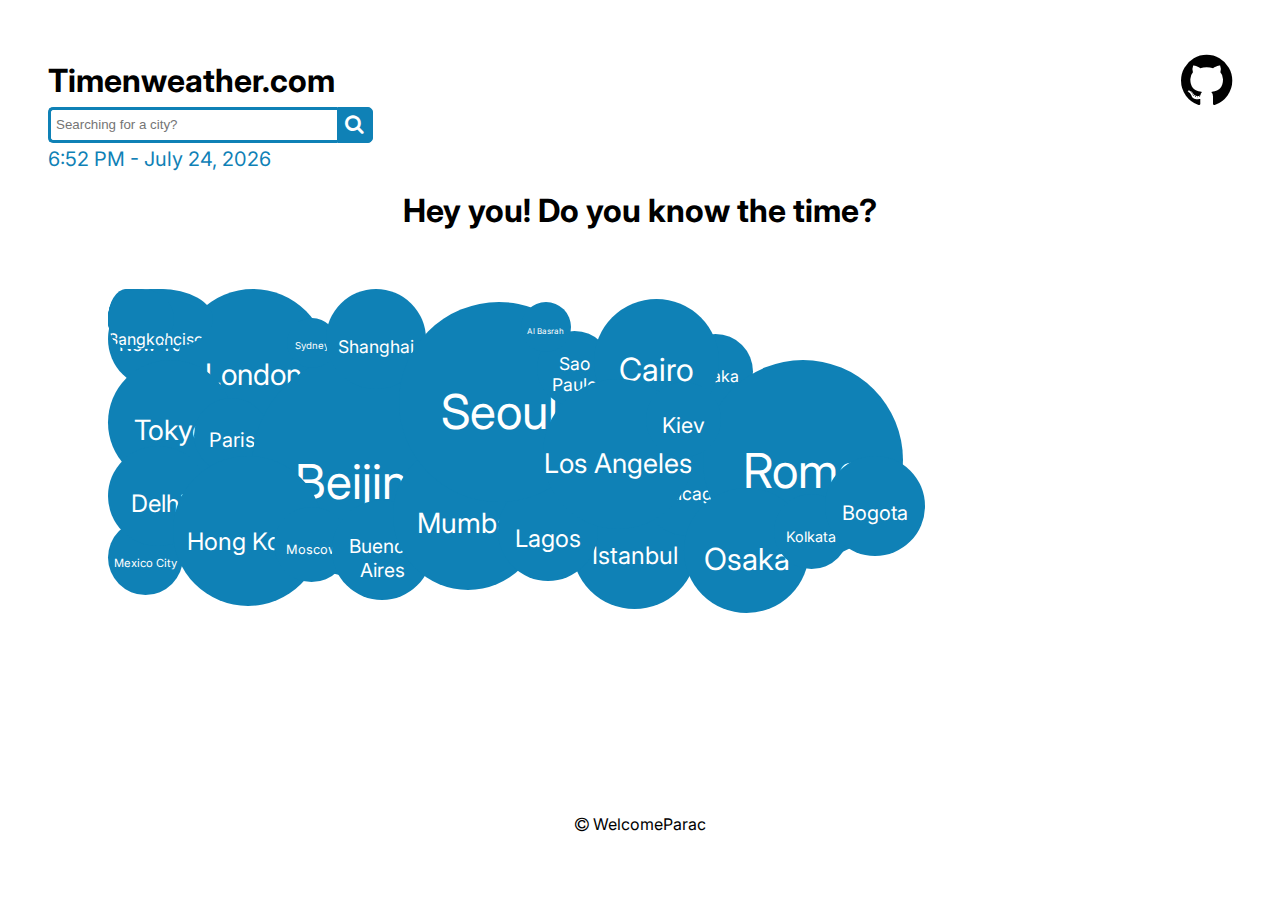
==== commit 5876b57f: "Added new city to front page" ====
--- a/index.html
+++ b/index.html
@@ -1,378 +1,334 @@
 <!DOCTYPE html>
 <html lang="en">
-	<head>
-		<meta charset="UTF-8">
-		<meta content="width=device-width, initial-scale=1.0" name="viewport">
-		<title>
-			Digital Clock
-		</title>
-		<link href="https://cdnjs.cloudflare.com/ajax/libs/font-awesome/5.15.3/css/all.min.css" rel=
-		"stylesheet">
-		<link href="https://cdnjs.cloudflare.com/ajax/libs/font-awesome/4.7.0/css/font-awesome.min.css"
-		rel="stylesheet">
-		<link href="./styles.css" rel="stylesheet">
-	</head>
-	<body>
-		<div class="top-content">
-			<h1 class="websitename">
-				Timenweather.com
-			</h1>
-			<a class="github" href="https://github.com/WelcomeParac/DigitalClock"><i class="fa fa-github"
-			id="github"></i></a>
-		</div>
 
-		<div class="wrap">
-			<div class="search">
-				<input class="searchTerm" placeholder="Searching for a city?" type="text"> 
-            <button class="searchButton" type="submit"><i class="fa fa-search"></i></button>
-			</div>
+<head>
+   <meta charset="UTF-8">
+   <meta content="width=device-width, initial-scale=1.0" name="viewport">
+   <title> Digital Clock </title>
+   <link href="https://cdnjs.cloudflare.com/ajax/libs/font-awesome/5.15.3/css/all.min.css" rel="stylesheet">
+   <link href="https://cdnjs.cloudflare.com/ajax/libs/font-awesome/4.7.0/css/font-awesome.min.css" rel="stylesheet">
+   <link href="./styles.css" rel="stylesheet">
+</head>
 
-			<div class="main" id="user-location">
-			</div>
-		</div>
+<body>
+   <div class="top-content">
+      <h1 class="websitename"> Timenweather.com </h1>
+      <a class="github" href="https://github.com/WelcomeParac/DigitalClock">
+         <i class="fa fa-github" id="github"></i>
+      </a>
+   </div>
+   <div class="wrap">
+      <div class="search">
+         <input class="searchTerm" placeholder="Searching for a city?" type="text">
+         <button class="searchButton" type="submit">
+            <i class="fa fa-search"></i>
+         </button>
+      </div>
+      <div class="main" id="user-location"></div>
+   </div>
+   <div class="main-container">
+      <div class="heading">
+         <h1> Hey you! Do you know the time? </h1>
+      </div>
+      <div id="major-cities-container">
+         <div class="majorCities">
+            <div class="newyorkclock">
+               <div class="city newYork">
+                  <span class="degree" id="newyorkdegrees">85&degF</span>
+                  <br>
+                  <div class="cityname" id="newyorktitle"> New York </div>
+                  <div class="clock" id="new-york"></div>
+               </div>
+            </div>
+            <div class="londonclock">
+               <div class="city london">
+                  <span class="degree" id="londondegrees">74&degF</span>
+                  <br>
+                  <div class="cityname" id="londontitle"> London </div>
+                  <div class="clock" id="london"></div>
+               </div>
+            </div>
+            <div class="tokyoclock">
+               <div class="city tokyo">
+                  <span class="degree" id="tokyodegrees">74&degF</span>
+                  <br>
+                  <div class="cityname" id="tokyotitle"> Tokyo </div>
+                  <div class="clock" id="tokyo"></div>
+               </div>
+            </div>
+            <div class="parisclock">
+               <div class="city paris">
+                  <span class="degree" id="parisdegrees">74&degF</span>
+                  <br>
+                  <div class="cityname" id="paristitle"> Paris </div>
+                  <div class="clock" id="paris"></div>
+               </div>
+            </div>
+            <div class="beijingclock">
+               <div class="city beijing">
+                  <span class="degree" id="beijingdegrees">74&degF</span>
+                  <br>
+                  <div class="cityname" id="beijingtitle"> Beijing </div>
+                  <div class="clock" id="beijing"></div>
+               </div>
+            </div>
+            <div class="sydneyclock">
+               <div class="city sydney">
+                  <span class="degree" id="sydneydegrees">74&degF</span>
+                  <br>
+                  <div class="cityname" id="sydneytitle"> Sydney </div>
+                  <div class="clock" id="sydney"></div>
+               </div>
+            </div>
+            <div class="mexicocityclock">
+               <div class="city mexicocity">
+                  <span class="degree" id="mexicocitydegrees">74&degF</span>
+                  <br>
+                  <div class="cityname" id="mexicocitytitle"> Mexico City </div>
+                  <div class="clock" id="mexicocity"></div>
+               </div>
+            </div>
+            <div class="delhiclock">
+               <div class="city delhi">
+                  <span class="degree" id="delhidegrees">74&degF</span>
+                  <br>
+                  <div class="cityname" id="delhititle"> Delhi </div>
+                  <div class="clock" id="delhi"></div>
+               </div>
+            </div>
+            <div class="hongkongclock">
+               <div class="city hongkong">
+                  <span class="degree" id="hongkongdegrees">74&degF</span>
+                  <br>
+                  <div class="cityname" id="hongkongtitle"> Hong Kong </div>
+                  <div class="clock" id="hongkong"></div>
+               </div>
+            </div>
+            <div class="moscowclock">
+               <div class="city moscow">
+                  <span class="degree" id="moscowdegrees">74&degF</span>
+                  <br>
+                  <div class="titlecontainer">
+                     <div class="cityname" id="moscowtitle"> Moscow </div>
+                  </div>
+                  <div class="clock" id="moscow"></div>
+               </div>
+            </div>
+            <div class="shanghaiclock">
+               <div class="city shanghai">
+                  <span class="degree" id="shanghaidegrees">74&degF</span>
+                  <br>
+                  <div class="cityname" id="shanghaititle"> Shanghai </div>
+                  <div class="clock" id="shanghai"></div>
+               </div>
+            </div>
+            <div class="buenosairesclock">
+               <div class="city buenosaires">
+                  <span class="degree" id="buenosairesdegrees">74&degF</span>
+                  <br>
+                  <div class="cityname" id="buenosairestitle"> Buenos Aires </div>
+                  <div class="clock" id="buenosaires"></div>
+               </div>
+            </div>
+            <div class="mumbaiclock">
+               <div class="city mumbai">
+                  <span class="degree" id="mumbaidegrees">74&degF</span>
+                  <br>
+                  <div class="cityname" id="mumbaititle"> Mumbai </div>
+                  <div class="clock" id="mumbai"></div>
+               </div>
+            </div>
+            <div class="istanbulclock">
+               <div class="city istanbul">
+                  <span class="degree" id="istanbuldegrees">74&degF</span>
+                  <br>
+                  <div class="cityname" id="istanbultitle"> Istanbul </div>
+                  <div class="clock" id="istanbul"></div>
+               </div>
+            </div>
+            <div class="manilaclock">
+               <div class="city manila">
+                  <span class="degree" id="maniladegrees">74&degF</span>
+                  <br>
+                  <div class="cityname" id="manilatitle"> Manila </div>
+                  <div class="clock" id="manila"></div>
+               </div>
+            </div>
+            <div class="lagosclock">
+               <div class="city lagos">
+                  <span class="degree" id="lagosdegrees">74&degF</span>
+                  <br>
+                  <div class="cityname" id="lagostitle"> Lagos </div>
+                  <div class="clock" id="lagos"></div>
+               </div>
+            </div>
+            <div class="seoulclock">
+               <div class="city seoul">
+                  <span class="degree" id="seouldegrees">74&degF</span>
+                  <br>
+                  <div class="cityname" id="seoultitle"> Seoul </div>
+                  <div class="clock" id="seoul"></div>
+               </div>
+            </div>
+            <div class="chicagoclock">
+               <div class="city chicago">
+                  <span class="degree" id="chicagodegrees">74&degF</span>
+                  <br>
+                  <div class="cityname" id="chicagotitle"> Chicago </div>
+                  <div class="clock" id="chicago"></div>
+               </div>
+            </div>
+            <div class="saopauloclock">
+               <div class="city saopaulo">
+                  <span class="degree" id="saopaulodegrees">74&degF</span>
+                  <br>
+                  <div class="cityname" id="saopaulotitle"> Sao Paulo </div>
+                  <div class="clock" id="saopaulo"></div>
+               </div>
+            </div>
+            <div class="dhakaclock">
+               <div class="city dhaka">
+                  <span class="degree" id="dhakadegrees">74&degF</span>
+                  <br>
+                  <div class="cityname" id="dhakatitle"> Dhaka </div>
+                  <div class="clock" id="dhaka"></div>
+               </div>
+            </div>
+            <div class="cairoclock">
+               <div class="city cairo">
+                  <span class="degree" id="cairodegrees">74&degF</span>
+                  <br>
+                  <div class="cityname" id="cairotitle"> Cairo </div>
+                  <div class="clock" id="cairo"></div>
+               </div>
+            </div>
+            <div class="romeclock">
+               <div class="city rome">
+                  <span class="degree" id="romedegrees">74&degF</span>
+                  <br>
+                  <div class="cityname" id="rometitle"> Rome </div>
+                  <div class="clock" id="rome"></div>
+               </div>
+            </div>
+            <div class="losangelesclock">
+               <div class="city losangeles">
+                  <span class="degree" id="losangelesdegrees">74&degF</span>
+                  <br>
+                  <div class="cityname" id="losangelestitle"> Los Angeles </div>
+                  <div class="clock" id="losangeles"></div>
+               </div>
+            </div>
+            <div class="kievclock">
+               <div class="city kiev">
+                  <span class="degree" id="kievdegrees">74&degF</span>
+                  <br>
+                  <div class="cityname" id="kievtitle"> Kiev </div>
+                  <div class="clock" id="kiev"></div>
+               </div>
+            </div>
+            <div class="albasrahclock">
+               <div class="city albasrah">
+                  <span class="degree" id="albasrahdegrees">74&degF</span>
+                  <br>
+                  <div class="cityname" id="albasrahtitle"> Al Basrah </div>
+                  <div class="clock" id="albasrah"></div>
+               </div>
+            </div>
+            <div class="osakaclock">
+               <div class="city osaka">
+                  <span class="degree" id="osakadegrees">74&degF</span>
+                  <br>
+                  <div class="cityname" id="osakatitle"> Osaka </div>
+                  <div class="clock" id="osaka"></div>
+               </div>
+            </div>
+            <div class="kolkataclock">
+               <div class="city kolkata">
+                  <span class="degree" id="kolkatadegrees">74&degF</span>
+                  <br>
+                  <div class="cityname" id="kolkatatitle"> Kolkata </div>
+                  <div class="clock" id="kolkata"></div>
+               </div>
+            </div>
+            <div class="bogotaclock">
+               <div class="city bogota">
+                  <span class="degree" id="bogotadegrees">74&degF</span>
+                  <br>
+                  <div class="cityname" id="bogotatitle"> Bogota </div>
+                  <div class="clock" id="bogota"></div>
+               </div>
+            </div>
+            <div class="amsterdamclock">
+               <div class="city amsterdam">
+                  <span class="degree" id="amsterdamdegrees">74&degF</span>
+                  <br>
+                  <div class="cityname" id="amsterdamtitle"> Amsterdam </div>
+                  <div class="clock" id="amsterdam"></div>
+               </div>
+            </div>
+            <div class="berlinclock">
+               <div class="city berlin">
+                  <span class="degree" id="berlindegrees">74&degF</span>
+                  <br>
+                  <div class="cityname" id="berlintitle"> Berlin </div>
+                  <div class="clock" id="berlin"></div>
+               </div>
+            </div>
+            <div class="viennaclock">
+               <div class="city vienna">
+                  <span class="degree" id="viennadegrees">74&degF</span>
+                  <br>
+                  <div class="cityname" id="viennatitle"> Vienna </div>
+                  <div class="clock" id="vienna"></div>
+               </div>
+            </div>
+            <div class="sanfranciscoclock">
+               <div class="city sanfrancisco">
+                  <span class="degree" id="sanfranciscodegrees">74&degF</span>
+                  <br>
+                  <div class="cityname" id="sanfranciscotitle"> San Francisco </div>
+                  <div class="clock" id="sanfrancisco"></div>
+               </div>
+            </div>
+            <div class="torontoclock">
+               <div class="city toronto">
+                  <span class="degree" id="torontodegrees">74&degF</span>
+                  <br>
+                  <div class="cityname" id="torontotitle"> Toronto </div>
+                  <div class="clock" id="toronto"></div>
+               </div>
+            </div>
+            <div class="hanoiclock">
+               <div class="city hanoi">
+                  <span class="degree" id="hanoidegrees">74&degF</span>
+                  <br>
+                  <div class="cityname" id="hanoititle"> Hanoi </div>
+                  <div class="clock" id="hanoi"></div>
+               </div>
+            </div>
+            <div class="suvaclock">
+               <div class="city suva">
+                  <span class="degree" id="suvadegrees">74&degF</span>
+                  <br>
+                  <div class="cityname" id="suvatitle"> Suva </div>
+                  <div class="clock" id="suva"></div>
+               </div>
+            </div>
+            <div class="bangkoklock">
+               <div class="city bangkok">
+                  <span class="degree" id="bangkokdegrees">74&degF</span>
+                  <br>
+                  <div class="cityname" id="bangkoktitle"> Bangkok </div>
+                  <div class="clock" id="bangkok"></div>
+               </div>
+            </div>
 
-		<div class="main-container">
-			<div class="heading">
-				<h1>
-					Hey you! Do you know the time?
-				</h1>
-			</div>
+         </div>
+      </div>
+   </div>
+   <footer class="footer">
+      <i class="fa fa-copyright"></i> WelcomeParac </footer>
+   <script src="./script.js"></script>
+</body>
 
-			<div id="major-cities-container">
-				<div class="majorCities">
-					<div class="newyorkclock">
-						<div class="city newYork">
-							<span class="degree">85&degF</span><br>
-
-							<div class="cityname" id="newyorktitle">
-								New York
-							</div>
-
-							<div class="clock" id="new-york">
-							</div>
-						</div>
-					</div>
-
-					<div class="londonclock">
-						<div class="city london">
-							<span class="degree">74&degF</span><br>
-
-							<div class="cityname" id="londontitle">
-								London
-							</div>
-
-							<div class="clock" id="london">
-							</div>
-						</div>
-					</div>
-
-					<div class="tokyoclock">
-						<div class="city tokyo">
-							<span class="degree">74&degF</span><br>
-
-							<div class="cityname" id="tokyotitle">
-								Tokyo
-							</div>
-
-							<div class="clock" id="tokyo">
-							</div>
-						</div>
-					</div>
-
-					<div class="parisclock">
-						<div class="city paris">
-							<span class="degree">74&degF</span><br>
-
-							<div class="cityname" id="paristitle">
-								Paris
-							</div>
-
-							<div class="clock" id="paris">
-							</div>
-						</div>
-					</div>
-
-					<div class="beijingclock">
-						<div class="city beijing">
-							<span class="degree">74&degF</span><br>
-
-							<div class="cityname" id="beijingtitle">
-								Beijing
-							</div>
-
-							<div class="clock" id="beijing">
-							</div>
-						</div>
-					</div>
-
-					<div class="sydneyclock">
-						<div class="city sydney">
-							<span class="degree">74&degF</span><br>
-
-							<div class="cityname" id="sydneytitle">
-								Sydney
-							</div>
-
-							<div class="clock" id="sydney">
-							</div>
-						</div>
-					</div>
-
-					<div class="mexicocityclock">
-						<div class="city mexicocity">
-							<span class="degree">74&degF</span><br>
-
-							<div class="cityname" id="mexicocitytitle">
-								Mexico City
-							</div>
-
-							<div class="clock" id="mexicocity">
-							</div>
-						</div>
-					</div>
-
-					<div class="delhiclock">
-						<div class="city delhi">
-							<span class="degree">74&degF</span><br>
-
-							<div class="cityname" id="delhititle">
-								Delhi
-							</div>
-
-							<div class="clock" id="delhi">
-							</div>
-						</div>
-					</div>
-
-					<div class="hongkongclock">
-						<div class="city hongkong">
-							<span class="degree">74&degF</span><br>
-
-							<div class="cityname" id="hongkongtitle">
-								Hong Kong
-							</div>
-
-							<div class="clock" id="hongkong">
-							</div>
-						</div>
-					</div>
-
-					<div class="moscowclock">
-						<div class="city moscow">
-							<span class="degree">74&degF</span><br>
-							<div class="titlecontainer">
-							<div class="cityname" id="moscowtitle">
-								Moscow
-							</div>
-							</div>
-							<div class="clock" id="moscow">
-				
-							</div>
-						</div>
-					</div>
-
-					<div class="shanghaiclock">
-						<div class="city shanghai">
-							<span class="degree">74&degF</span><br>
-
-							<div class="cityname"  id="shanghaititle">
-								Shanghai
-							</div>
-
-							<div class="clock" id="shanghai">
-							</div>
-						</div>
-					</div>
-
-					<div class="buenosairesclock">
-						<div class="city buenosaires">
-							<span class="degree">74&degF</span><br>
-
-							<div class="cityname" id="buenosairestitle">
-								Buenos Aires
-							</div>
-
-							<div class="clock" id="buenosaires">
-							</div>
-						</div>
-					</div>
-
-					<div class="mumbaiclock">
-						<div class="city mumbai">
-							<span class="degree">74&degF</span><br>
-
-							<div class="cityname" id="mumbaititle">
-								Mumbai
-							</div>
-
-							<div class="clock" id="mumbai">
-							</div>
-						</div>
-					</div>
-
-					<div class="istanbulclock">
-						<div class="city istanbul">
-							<span class="degree">74&degF</span><br>
-
-							<div class="cityname" id="istanbultitle">
-								Istanbul
-							</div>
-
-							<div class="clock" id="istanbul">
-							</div>
-						</div>
-					</div>
-
-					<div class="manilaclock">
-						<div class="city manila">
-							<span class="degree">74&degF</span><br>
-
-							<div class="cityname" id="manilatitle">
-								Manila
-							</div>
-
-							<div class="clock" id="manila">
-							</div>
-						</div>
-					</div>
-
-					<div class="lagosclock">
-						<div class="city lagos">
-							<span class="degree">74&degF</span><br>
-
-							<div class="cityname" id="lagostitle">
-								Lagos
-							</div>
-
-							<div class="clock" id="lagos">
-							</div>
-						</div>
-					</div>
-
-					<div class="seoulclock">
-						<div class="city seoul">
-							<span class="degree">74&degF</span><br>
-
-							<div class="cityname" id="seoultitle">
-								Seoul
-							</div>
-
-							<div class="clock" id="seoul">
-							</div>
-						</div>
-					</div>
-
-					<div class="chicagoclock">
-						<div class="city chicago">
-							<span class="degree">74&degF</span><br>
-
-							<div class="cityname" id="chicagotitle">
-								Chicago
-							</div>
-
-							<div class="clock" id="chicago">
-							</div>
-						</div>
-					</div>
-
-					<div class="saopauloclock">
-						<div class="city saopaulo">
-							<span class="degree">74&degF</span><br>
-
-							<div class="cityname" id="saopaulotitle">
-								Sao Paulo
-							</div>
-
-							<div class="clock" id="saopaulo">
-							</div>
-						</div>
-					</div>
-
-					<div class="dhakaclock">
-						<div class="city dhaka">
-							<span class="degree">74&degF</span><br>
-
-							<div class="cityname" id="dhakatitle">
-								Dhaka
-							</div>
-
-							<div class="clock" id="dhaka">
-							</div>
-						</div>
-					</div>
-
-					<div class="cairoclock">
-						<div class="city cairo">
-							<span class="degree">74&degF</span><br>
-
-							<div class="cityname" id="cairotitle">
-								Cairo
-							</div>
-
-							<div class="clock" id="cairo">
-							</div>
-						</div>
-					</div>
-
-					<div class="romeclock">
-						<div class="city rome">
-							<span class="degree">74&degF</span><br>
-
-							<div class="cityname" id="rometitle">
-								Rome
-							</div>
-
-							<div class="clock" id="rome">
-							</div>
-						</div>
-					</div>
-
-					<div class="losangelesclock">
-						<div class="city losangeles">
-							<span class="degree">74&degF</span><br>
-
-							<div class="cityname" id="losangelestitle">
-								Los Angeles
-							</div>
-
-							<div class="clock" id="losangeles">
-							</div>
-						</div>
-					</div>
-
-					<div class="kievclock">
-						<div class="city kiev">
-							<span class="degree">74&degF</span><br>
-
-							<div class="cityname" id="kievtitle">
-								Kiev
-							</div>
-
-							<div class="clock" id="kiev">
-							</div>
-						</div>
-					</div>
-
-					<div class="albasrahclock">
-						<div class="city albasrah">
-							<span class="degree">74&degF</span><br>
-
-							<div class="cityname" id="albasrahtitle">
-								Al Basrah
-							</div>
-
-							<div class="clock" id="albasrah">
-							</div>
-						</div>
-					</div>
-				</div>
-			</div>
-		</div>
-
-		<footer class="footer">
-			<i class="fa fa-copyright"></i> WelcomeParac
-		</footer>
-		<script src="script.js">
-		</script>
-	</body>
 </html>--- a/styles.css
+++ b/styles.css
@@ -1,434 +1,855 @@
-@import url('https://fonts.googleapis.com/css2?family=Archivo+Black&display=swap');
-@import url('https://fonts.googleapis.com/css2?family=Inter:wght@800&display=swap');
+@import url("https://fonts.googleapis.com/css2?family=Archivo+Black&display=swap");
+@import url("https://fonts.googleapis.com/css2?family=Inter:wght@800&display=swap");
 * {
-	border: red solid 0px;
+   border: red solid 0px;
 }
 
 body {
-	background-color: white;
+   background-color: white;
 }
 
 .top-content {
-	margin-left: 40px;
-	margin-top: 40px;
-	font-family: 'Inter', sans-serif;
-	display: flex;
-	align-items: center;
-	justify-content: space-between;
-	margin-right: 40px;
+   margin-left: 40px;
+   margin-top: 40px;
+   font-family: "Inter", sans-serif;
+   display: flex;
+   align-items: center;
+   justify-content: space-between;
+   margin-right: 40px;
 }
 
 .github {
-	display: flex;
-	align-items: center;
+   display: flex;
+   align-items: center;
 }
 
 #github {
-	color: black;
-	font-size: 60px;
-	transition: color 0.5s;
-	background-position: bottom;
+   color: black;
+   font-size: 60px;
+   transition: color 0.5s;
+   background-position: bottom;
 }
 
 #github:hover {
-	color: rgb(6, 87, 124);
+   color: rgb(15, 129, 182);
 }
 
 a {
-	position: relative;
-	text-decoration: none;
+   position: relative;
+   text-decoration: none;
 }
 
 .heading {
-	font-family: 'Inter', sans-serif;
-	color: rgb(0, 0, 0);
-	display: flex;
-	justify-content: center;
-	align-items: center;
+   font-family: "Inter", sans-serif;
+   color: rgb(0, 0, 0);
+   display: flex;
+   justify-content: center;
+   align-items: center;
 }
 
 .mainClock {
-	display: none;
-	justify-content: center;
-	align-items: center;
-	height: 10vh;
-	margin: 0;
-	flex-direction: column;
-	font-family: 'Inter', sans-serif;
-	margin-bottom: 17%;
+   display: none;
+   justify-content: center;
+   align-items: center;
+   height: 10vh;
+   margin: 0;
+   flex-direction: column;
+   font-family: "Inter", sans-serif;
+   margin-bottom: 17%;
 }
 
 .cityname {
-	opacity: 1;
-	display: flex;
-	justify-content: center;
-	align-items: center;
-}
-
-.clock, .degree {
-	opacity: 0;
+   opacity: 1;
+   display: flex;
+   justify-content: center;
+   align-items: center;
+}
+
+#newyorktitle {
+   font-size: 1.1rem;
+}
+
+#londontitle {
+   font-size: 1.85rem;
+}
+
+#tokyotitle {
+   font-size: 1.75rem;
+}
+
+#delhititle {
+   font-size: 1.5rem;
+}
+
+#mexicocitytitle {
+   font-size: 0.7rem;
+}
+
+#hongkongtitle {
+   font-size: 1.5rem;
+}
+
+#moscowtitle {
+   font-size: 0.8rem;
+}
+
+#paristitle {
+   font-size: 1.25rem;
+}
+
+#beijingtitle {
+   font-size: 3rem;
+}
+
+#seoultitle {
+   font-size: 3rem;
+}
+
+#buenosairestitle {
+   font-size: 1.2rem;
+}
+
+#mumbaititle {
+   font-size: 1.75rem;
+}
+
+#sydneytitle {
+   font-size: 0.6rem;
+}
+
+#shanghaititle {
+   font-size: 1.1rem;
+}
+
+#manilatitle {
+   font-size: 1rem;
+}
+
+#lagostitle {
+   font-size: 1.5rem;
+}
+
+#istanbultitle {
+   font-size: 1.5rem;
+}
+
+#rometitle {
+   font-size: 3rem;
+}
+
+#cairotitle {
+   font-size: 2rem;
+}
+
+#dhakatitle {
+   font-size: 1rem;
+}
+
+#chicagotitle {
+   font-size: 1.1rem;
+}
+
+#losangelestitle {
+   font-size: 1.7rem;
+}
+
+#albasrahtitle {
+   font-size: 0.5rem;
+}
+
+#saopaulotitle {
+   font-size: 1.1rem;
+}
+
+#kievtitle {
+   font-size: 1.35rem;
+}
+
+#osakatitle{
+   font-size: 1.9rem;
+}
+
+#kolkatatitle{
+   font-size: 0.9rem;
+}
+
+#bogotatitle{
+   font-size: 1.25rem;
+}
+
+#karachititle{
+   font-size: 1.8rem;
+}
+
+.titlecontainer {
+   display: flex;
+   justify-content: center;
+   align-items: center;
+}
+
+#newyorkdegrees,
+#new-york,
+#londondegrees,
+#london,
+#tokyodegrees,
+#tokyo,
+#delhidegrees,
+#delhi,
+#hongkongdegrees,
+#hongkong,
+#mexicocitydegrees,
+#mexicocity,
+#parisdegrees,
+#paris,
+#sydneydegrees,
+#sydney,
+#beijingdegrees,
+#beijing,
+#moscowdegrees,
+#moscow,
+#shanghaidegrees,
+#shanghai,
+#buenosairesdegrees,
+#buenosaires,
+#seouldegrees,
+#seoul,
+#mumbaidegrees,
+#mumbai,
+#maniladegrees,
+#manila,
+#lagosdegrees,
+#lagos,
+#albasrahdegrees,
+#albasrah,
+#saopaulodegrees,
+#saopaulo,
+#losangelesdegrees,
+#losangeles,
+#istanbuldegrees,
+#istanbul,
+#chicagodegrees,
+#chicago,
+#kievdegrees,
+#kiev,
+#romedegrees,
+#rome,
+#cairodegrees,
+#cairo,
+#dhakadegrees,
+#dhaka,
+#osakadegrees,
+#osaka,
+#kolkatadegrees,
+#kolkata,
+#bogotadegrees,
+#bogota,
+#karachidegrees,
+#karachi {
+   position: absolute;
+}
+
+#new-york,
+#delhi,
+#shanghai,
+#buenosaires,
+#lagos,
+#chicago,
+#bogota{
+   margin-top: 15px;
+   font-size: .6rem;
+}
+#newyorkdegrees,
+#delhidegrees,
+#shanghaidegrees,
+#buenosairesdegrees,
+#lagosdegrees,
+#chicagodegrees,
+#bogotadegrees{
+   margin-bottom: 25px;
+   font-size: .8rem;
+}
+
+#tokyo,
+#istanbul,
+#cairo,
+#osaka{
+   margin-top: 15px;
+   font-size: .75rem;
+}
+#tokyodegrees,
+#istanbuldegrees,
+#cairodegrees,
+#osakadegrees{
+   margin-bottom: 35px;
+   font-size: 1rem;
+}
+
+#london,
+#losangeles,
+#hongkong,
+#mumbai,
+#karachi{
+   margin-top: 15px;
+   font-size: .9rem;
+}
+
+#londondegrees,
+#losangelesdegrees,
+#hongkongdegrees,
+#mumbaidegrees,
+#karachidegrees{
+   margin-bottom: 40px;
+   font-size: 1.2rem;
+}
+
+#seoul,
+#rome{
+   margin-top: 15px;
+   font-size: 1.3rem;
+}
+
+#seouldegrees,
+#romedegrees{
+   margin-bottom: 65px;
+   font-size: 1.6rem;
+}
+
+#paris,
+#mexicocity,
+#moscow,
+#manila,
+#saopaulo,
+#kiev,
+#dhaka,
+#kolkata{
+   margin-top: 10px;
+   font-size: 0.47rem;
+}
+
+#parisdegrees,
+#mexicocitydegrees,
+#moscowdegrees,
+#maniladegrees,
+#saopaulodegrees,
+#kievdegrees,
+#dhakadegrees,
+#kolkatadegrees{
+   margin-bottom: 21px;
+   font-size: 0.63rem;
+}
+
+#beijing{
+   margin-top: 15px;
+   font-size: 1.45rem;
+}
+
+#beijingdegrees{
+   margin-bottom: 77px;
+   font-size: 1.75rem;
+}
+
+#sydney,
+#albasrah{
+   margin-top: 5px;
+   font-size: 0.3rem;
+}
+
+#sydneydegrees,
+#albasrahdegrees{
+   margin-bottom: 13px;
+   font-size: 0.41rem;
+}
+
+.clock,
+.degree {
+   opacity: 0;
+   transition: opacity 0.5s ease;
 }
 
 .city:hover .clock {
-	display: flex;
-	justify-content: center;
-	align-items: center;
-	opacity: 1;
-	margin-top: -10%;
+   display: flex;
+   justify-content: center;
+   align-items: center;
+   opacity: 1;
+   margin-top: -20%;
 }
 
 .city:hover .degree {
-	opacity: 1;
+   opacity: 1;
 }
 
 .city:hover .cityname {
-	opacity: 0;
-}
-
-#websiteName {
-	animation: slideInFromLeft 1s ease-in-out;
+   opacity: 0;
+}
+
+.websitename {
+   animation: slideInFromLeft 1s ease-in-out;
 }
 
 @keyframes slideInFromLeft {
-	from {
-		transform: translateX(-100%);
-	}
-	to {
-		transform: translateX(0);
-	}
+   from {
+      transform: translateX(-100%);
+   }
+   to {
+      transform: translateX(0);
+   }
 }
 
 #user-location {
-	font-size: 20px;
-	height: 20px;
-	width: 100%;
-	margin-top: 2%;
-	border-radius: 25px;
-	display: flex;
-	justify-content: flex-start;
-	align-items: center;
-	color: rgb(7, 119, 170);
-	font-family: 'Inter', sans-serif;
+   font-size: 20px;
+   height: 20px;
+   width: 100%;
+   margin-top: 2%;
+   border-radius: 25px;
+   display: flex;
+   justify-content: flex-start;
+   align-items: center;
+   color: rgb(15, 129, 182);
+   font-family: "Inter", sans-serif;
 }
 
 .majorCities {
-	display: flex;
-	flex-wrap: wrap;
-	margin-top: 3%;
-	text-align: center;
-	font-family: 'Inter', sans-serif;
-	transition: all 0.5s ease;
-	margin-left: 100px;
-	margin-right: 100px;
-	border: solid red 0px;
-	height: 50vh;
+   display: flex;
+   flex-wrap: wrap;
+   margin-top: 3%;
+   text-align: center;
+   font-family: "Inter", sans-serif;
+   transition: all 0.5s ease;
+   margin-left: 100px;
+   margin-right: 100px;
+   border: solid red 0px;
+   height: 50vh;
 }
 
 .city {
-	background-color: rgb(6, 87, 124);
-	border-radius: 50%;
-	position: absolute;
-	display: flex;
-	flex-direction: column;
-	justify-content: center;
-	align-items: center;
-	color: white;
-	overflow: hidden;
-	cursor: pointer;
+   background-color: rgb(15, 129, 182);
+   border-radius: 50%;
+   position: absolute;
+   display: flex;
+   flex-direction: column;
+   justify-content: center;
+   align-items: center;
+   color: white;
+   overflow: hidden;
+   cursor: pointer;
 }
 
 .city:hover {
-	background-color: rgb(7, 119, 170);
-	border-radius: 50%;
-	position: absolute;
-	transform: scale(2);
-	z-index: 1;
-	transition: all 0.5s;
-	display: flex;
-	flex-direction: column;
-	justify-content: center;
-	align-items: center;
-	color: white;
-	overflow: hidden;
-	cursor: pointer;
-	box-shadow: rgba(0, 0, 0, 0.09) 0px 2px 1px, rgba(0, 0, 0, 0.09) 0px 4px 2px, rgba(0, 0, 0, 0.09) 0px 8px 4px, rgba(0, 0, 0, 0.09) 0px 16px 8px, rgba(0, 0, 0, 0.09) 0px 32px 16px;
+   background-color: rgb(13, 99, 139);
+   border-radius: 50%;
+   position: absolute;
+   transform: scale(2);
+   z-index: 1;
+   transition: all 1s;
+   display: flex;
+   flex-direction: column;
+   justify-content: center;
+   align-items: center;
+   color: white;
+   overflow: hidden;
+   cursor: pointer;
+   box-shadow: rgba(0, 0, 0, 0.09) 0px 2px 1px, rgba(0, 0, 0, 0.09) 0px 4px 2px,
+      rgba(0, 0, 0, 0.09) 0px 8px 4px, rgba(0, 0, 0, 0.09) 0px 16px 8px,
+      rgba(0, 0, 0, 0.09) 0px 32px 16px;
 }
 
 .newYork {
-	width: 100px;
-	height: 100px;
-	font-size: 0.6rem;
+   width: 100px;
+   height: 100px;
+   font-size: 0.6rem;
+}
+
+.newYork:hover,
+.delhi:hover,
+.shanghai:hover,
+.buenosaires:hover,
+.lagos:hover,
+.chicago:hover,
+.bogota:hover {
+   transform: scale(2.5);
+}
+
+.london:hover,
+.hongkong:hover,
+.mumbai:hover,
+.losangeles:hover,
+.karachi:hover {
+   transform: scale(1.75);
+}
+
+.tokyo:hover,
+.istanbul:hover,
+.cairo:hover,
+.osaka:hover {
+   transform: scale(2);
+}
+
+.paris:hover,
+.mexicocity:hover,
+.moscow:hover,
+.manila:hover,
+.saopaulo:hover,
+.kiev:hover,
+.dhaka:hover,
+.kolkata:hover {
+   transform: scale(3.5);
+}
+
+.seoul:hover,
+.rome:hover {
+   transform: scale(1.25);
+}
+
+.beijing:hover {
+   transform: scale(1.1);
+}
+
+.sydney:hover,
+.albasrah:hover {
+   transform: scale(5);
 }
 
 .london {
-	width: 150px;
-	height: 150px;
-	margin-left: 5.5%;
-	font-size: 1em;
+   width: 150px;
+   height: 150px;
+   margin-left: 5.5%;
+   font-size: 1em;
 }
 
 .tokyo {
-	width: 125px;
-	height: 125px;
-	margin-top: 5.5%;
-	font-size: 0.8rem;
+   width: 125px;
+   height: 125px;
+   margin-top: 5.5%;
+   font-size: 0.8rem;
 }
 
 .paris {
-	width: 75px;
-	height: 75px;
-	margin-left: 6.75%;
-	margin-top: 8.5%;
-	font-size: 0.5rem;
+   width: 75px;
+   height: 75px;
+   margin-left: 6.75%;
+   margin-top: 8.5%;
+   font-size: 0.5rem;
 }
 
 .beijing {
-	width: 225px;
-	height: 225px;
-	margin-left: 11.25%;
-	margin-top: 5%;
-	font-size: 1.6rem
+   width: 225px;
+   height: 225px;
+   margin-left: 11.25%;
+   margin-top: 5%;
+   font-size: 1.6rem;
 }
 
 .sydney {
-	width: 50px;
-	height: 50px;
-	margin-left: 14%;
-	margin-top: 2.25%;
-	font-size: 0.3rem
+   width: 50px;
+   height: 50px;
+   margin-left: 14%;
+   margin-top: 2.25%;
+   font-size: 0.3rem;
 }
 
 .mexicocity {
-	width: 75px;
-	height: 75px;
-	margin-top: 18%;
-	font-size: 0.6rem;
+   width: 75px;
+   height: 75px;
+   margin-top: 18%;
+   font-size: 0.6rem;
 }
 
 .delhi {
-	width: 100px;
-	height: 100px;
-	margin-top: 12.25%;
-	font-size: 0.8rem
+   width: 100px;
+   height: 100px;
+   margin-top: 12.25%;
+   font-size: 0.8rem;
 }
 
 .hongkong {
-	width: 150px;
-	height: 150px;
-	margin-top: 13%;
-	margin-left: 5.1%;
-	font-size: 1.1rem
+   width: 150px;
+   height: 150px;
+   margin-top: 13%;
+   margin-left: 5.1%;
+   font-size: 1.1rem;
 }
 
 .moscow {
-	width: 75px;
-	height: 75px;
-	margin-left: 13%;
-	margin-top: 17%;
-	font-size: 0.6rem
+   width: 75px;
+   height: 75px;
+   margin-left: 13%;
+   margin-top: 17%;
+   font-size: 0.6rem;
 }
 
 .shanghai {
-	width: 100px;
-	height: 100px;
-	font-size: 0.8rem;
-	margin-left: 17%;
+   width: 100px;
+   height: 100px;
+   font-size: 0.8rem;
+   margin-left: 17%;
 }
 
 .buenosaires {
-	width: 100px;
-	height: 100px;
-	font-size: 0.8rem;
-	margin-left: 17.5%;
-	margin-top: 16.5%;
+   width: 100px;
+   height: 100px;
+   font-size: 0.8rem;
+   margin-left: 17.5%;
+   margin-top: 16.5%;
 }
 
 .mumbai {
-	width: 150px;
-	height: 150px;
-	font-size: 0.9rem;
-	margin-left: 22.25%;
-	margin-top: 11.75%;
+   width: 150px;
+   height: 150px;
+   font-size: 0.9rem;
+   margin-left: 22.25%;
+   margin-top: 11.75%;
 }
 
 .seoul {
-	width: 200px;
-	height: 200px;
-	font-size: 1rem;
-	margin-left: 22.75%;
-	margin-top: 1%;
+   width: 200px;
+   height: 200px;
+   font-size: 1rem;
+   margin-left: 22.75%;
+   margin-top: 1%;
 }
 
 .manila {
-	width: 75px;
-	height: 75px;
-	font-size: 0.6rem;
-	margin-left: 29.75%;
-	margin-top: 10.75%;
+   width: 75px;
+   height: 75px;
+   font-size: 0.6rem;
+   margin-left: 29.75%;
+   margin-top: 10.75%;
 }
 
 .lagos {
-	width: 100px;
-	height: 100px;
-	font-size: 0.8rem;
-	margin-left: 30.5%;
-	margin-top: 15%;
+   width: 100px;
+   height: 100px;
+   font-size: 0.8rem;
+   margin-left: 30.5%;
+   margin-top: 15%;
 }
 
 .istanbul {
-	width: 125px;
-	height: 125px;
-	font-size: 0.9rem;
-	margin-left: 36.25%;
-	margin-top: 15.25%;
+   width: 125px;
+   height: 125px;
+   font-size: 0.9rem;
+   margin-left: 36.25%;
+   margin-top: 15.25%;
 }
 
 .losangeles {
-	width: 150px;
-	height: 150px;
-	font-size: 1rem;
-	margin-left: 34%;
-	margin-top: 7%;
+   width: 150px;
+   height: 150px;
+   font-size: 1rem;
+   margin-left: 34%;
+   margin-top: 7%;
 }
 
 .saopaulo {
-	width: 75px;
-	height: 75px;
-	font-size: 0.6rem;
-	margin-left: 33.5%;
-	margin-top: 3.25%;
+   width: 75px;
+   height: 75px;
+   font-size: 0.6rem;
+   margin-left: 33.5%;
+   margin-top: 3.25%;
 }
 
 .albasrah {
-	width: 50px;
-	height: 50px;
-	font-size: 0.4rem;
-	margin-left: 32.25%;
-	margin-top: 1%;
+   width: 50px;
+   height: 50px;
+   font-size: 0.4rem;
+   margin-left: 32.25%;
+   margin-top: 1%;
 }
 
 .chicago {
-	width: 100px;
-	height: 100px;
-	font-size: 0.8rem;
-	margin-left: 41.5%;
-	margin-top: 11.5%;
+   width: 100px;
+   height: 100px;
+   font-size: 0.8rem;
+   margin-left: 41.5%;
+   margin-top: 11.5%;
 }
 
 .kiev {
-	width: 75px;
-	height: 75px;
-	font-size: 0.6rem;
-	margin-left: 42%;
-	margin-top: 7.25%;
+   width: 75px;
+   height: 75px;
+   font-size: 0.6rem;
+   margin-left: 42%;
+   margin-top: 7.25%;
 }
 
 .rome {
-	width: 200px;
-	height: 200px;
-	font-size: 1.1rem;
-	margin-left: 46.5%;
-	margin-top: 5.5%;
+   width: 200px;
+   height: 200px;
+   font-size: 1.1rem;
+   margin-left: 46.5%;
+   margin-top: 5.5%;
 }
 
 .cairo {
-	width: 125px;
-	height: 125px;
-	font-size: 0.9rem;
-	margin-left: 38%;
-	margin-top: 0.75%;
+   width: 125px;
+   height: 125px;
+   font-size: 0.9rem;
+   margin-left: 38%;
+   margin-top: 0.75%;
 }
 
 .dhaka {
-	width: 75px;
-	height: 75px;
-	font-size: 0.5rem;
-	margin-left: 44.5%;
-	margin-top: 3.5%;
-}
+   width: 75px;
+   height: 75px;
+   font-size: 0.5rem;
+   margin-left: 44.5%;
+   margin-top: 3.5%;
+}
+
+.osaka{
+   width: 125px;
+   height: 125px;
+   font-size: 0.9rem;
+   margin-left: 45%;
+   margin-top: 15.5%;
+}
+
+.kolkata{
+   width: 75px;
+   height: 75px;
+   font-size: 0.5rem;
+   margin-left: 52%;
+   margin-top: 16%;
+}
+
+.bogota{
+   width: 100px;
+   height: 100px;
+   font-size: 0.8rem;
+   margin-left: 56%;
+   margin-top: 13%;
+}
+
+.karachi{
+   width: 150px;
+   height: 150px;
+   font-size: 1rem;
+   margin-left: 57.5%;
+   margin-top: 5.2%;
+}
+
 
 .expanded {
-	height: 300px;
-	font-size: 40px;
-	box-shadow: rgba(0, 0, 0, 0.09) 0px 2px 1px, rgba(0, 0, 0, 0.09) 0px 4px 2px, rgba(0, 0, 0, 0.09) 0px 8px 4px, rgba(0, 0, 0, 0.09) 0px 16px 8px, rgba(0, 0, 0, 0.09) 0px 32px 16px;
-	transition: box-shadow 0.3s ease;
+   height: 300px;
+   font-size: 40px;
+   box-shadow: rgba(0, 0, 0, 0.09) 0px 2px 1px, rgba(0, 0, 0, 0.09) 0px 4px 2px,
+      rgba(0, 0, 0, 0.09) 0px 8px 4px, rgba(0, 0, 0, 0.09) 0px 16px 8px,
+      rgba(0, 0, 0, 0.09) 0px 32px 16px;
+   transition: box-shadow 0.3s ease;
 }
 
 .search {
-	width: 100%;
-	position: relative;
-	display: flex;
-	margin-top: -10px;
+   width: 100%;
+   display: flex;
+   margin-top: -15px;
 }
 
 .searchTerm {
-	width: 100%;
-	border: 3px solid rgb(6, 87, 124);
-	border-right: none;
-	padding: 5px;
-	height: 20px;
-	border-radius: 5px 0 0 5px;
-	outline: none;
-	color: #000000;
+   width: 100%;
+   border: 3px solid rgb(15, 129, 182);
+   border-right: none;
+   padding: 5px;
+   height: 20px;
+   border-radius: 5px 0 0 5px;
+   outline: none;
+   color: #000000;
 }
 
 .searchTerm:focus {
-	color: #000000;
+   color: #000000;
 }
 
 .searchButton {
-	width: 40px;
-	height: 36px;
-	border: 1px solid rgb(6, 87, 124);
-	background: rgb(6, 87, 124);
-	text-align: center;
-	color: #fff;
-	border-radius: 0 5px 5px 0;
-	cursor: pointer;
-	font-size: 20px;
+   width: 40px;
+   height: 36px;
+   border: 1px solid rgb(15, 129, 182);
+   background: rgb(15, 129, 182);
+   text-align: center;
+   color: #fff;
+   border-radius: 0 5px 5px 0;
+   cursor: pointer;
+   font-size: 20px;
 }
 
 .wrap {
-	width: 325px;
-	margin-left: 40px;
+   width: 325px;
+   margin-left: 40px;
 }
 
 .highlighted {
-	background-color: rgb(7, 119, 170);
-	transform: scale(2);
-	transition: transform 0.3s ease;
-	/* Add a smooth transition effect */
-	z-index: 1;
-}
-
-.highlighted .degree, .highlighted .clock {
-	opacity: 1;
-}
-
+   background-color: rgb(7, 119, 170);
+   transform: scale(2);
+   transition: transform 0.3s ease;
+   box-shadow: rgba(0, 0, 0, 0.09) 0px 2px 1px, rgba(0, 0, 0, 0.09) 0px 4px 2px,
+      rgba(0, 0, 0, 0.09) 0px 8px 4px, rgba(0, 0, 0, 0.09) 0px 16px 8px,
+      rgba(0, 0, 0, 0.09) 0px 32px 16px;
+      z-index: 1;
+}
+
+.highlighted .degree,
 .highlighted .clock {
-	margin-top: -10%;
+   opacity: 1;
+}
+
+.highlighted .clock {
+   margin-top: -10%;
 }
 
 .highlighted .cityname {
-	opacity: 0;
+   opacity: 0;
 }
 
 .error-message {
-	position: absolute;
-	top: 100%;
-	left: 0;
-	margin-top: 10%;
-	padding: 8px 12px;
-	background-color: #f44336;
-	color: #fff;
-	border-radius: 4px;
-	font-size: 14px;
-	display: none;
-	font-family: 'Inter', sans-serif;
+   position: absolute;
+   margin-top: 3.5%; /* Adjust the vertical distance from the user location date */
+   padding: 8px 12px;
+   background-color: #f44336;
+   color: #fff;
+   border-radius: 4px;
+   font-size: 14px;
+   display: none;
+   font-family: "Inter", sans-serif;
 }
 
 .footer {
-	margin-top: 75px;
-	text-align: center;
-	font-family: 'Inter', sans-serif;
-}+   margin-top: 75px;
+   text-align: center;
+   font-family: "Inter", sans-serif;
+}
+
+@media (min-width: 299px) and (max-width: 500px) {
+   .city {
+      display: flex;
+      justify-content: center;
+      align-items: center;
+   }
+   .websitename {
+      font-size: 25px;
+   }
+   .top-content {
+      font-family: "Inter", sans-serif;
+      justify-content: center;
+      align-items: center;
+      margin-bottom: -20px;
+   }
+   .heading {
+      text-align: center;
+      font-size: 10px;
+   }
+   .search {
+      margin-top: 20px;
+      display: flex;
+      justify-content: center;
+      align-items: center;
+      width: 200px;
+   }
+   #github {
+      font-size: 30px;
+      position: absolute;
+      margin-left: -10px;
+      margin-top: -90px;
+   }
+   #user-location {
+      font-size: 15px;
+   }
+}
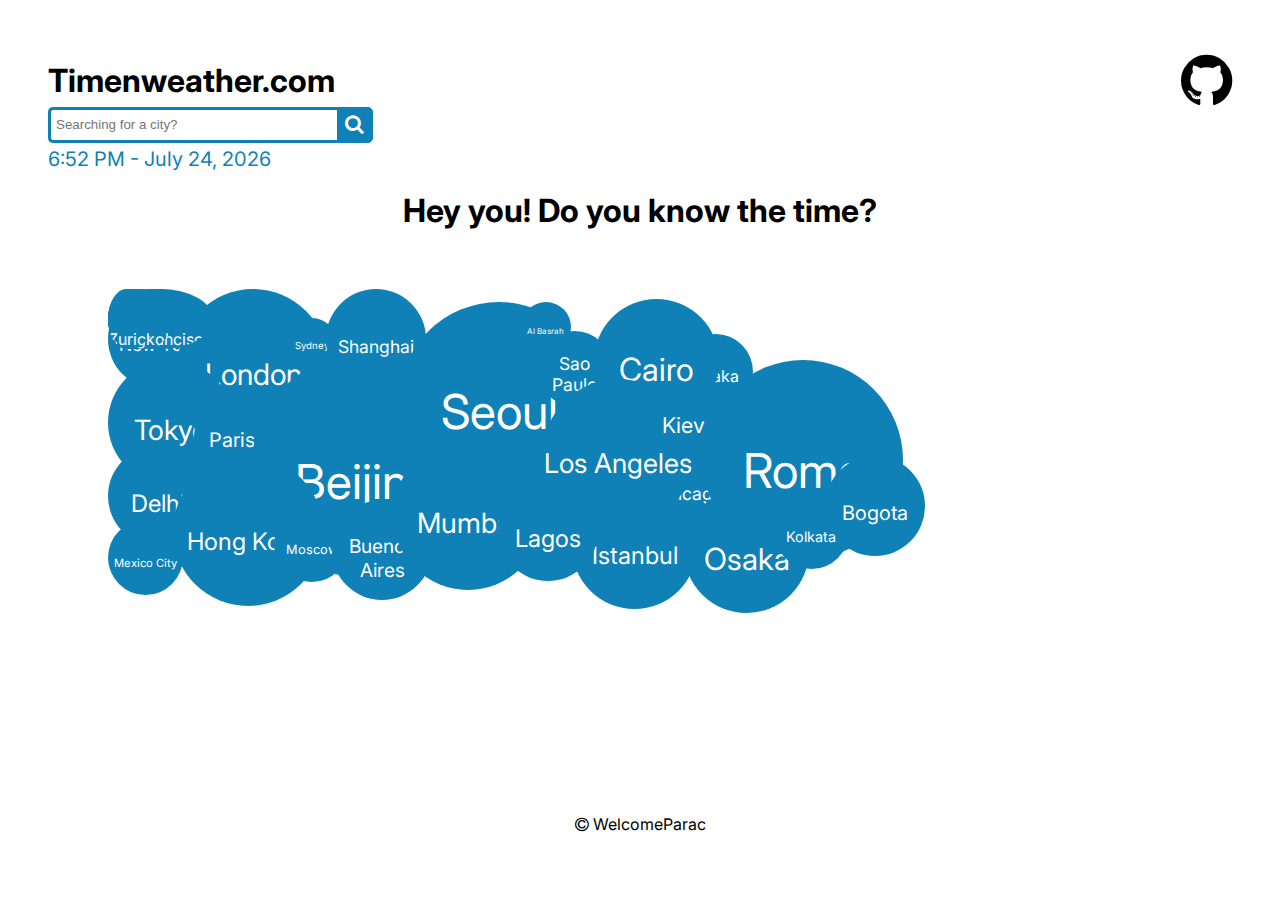
==== commit c53c85a3: "Added new city to front page" ====
--- a/index.html
+++ b/index.html
@@ -314,12 +314,20 @@
                   <div class="clock" id="suva"></div>
                </div>
             </div>
-            <div class="bangkoklock">
+            <div class="bangkokclock">
                <div class="city bangkok">
                   <span class="degree" id="bangkokdegrees">74&degF</span>
                   <br>
                   <div class="cityname" id="bangkoktitle"> Bangkok </div>
                   <div class="clock" id="bangkok"></div>
+               </div>
+            </div>
+            <div class="zurichclock">
+               <div class="city zurich">
+                  <span class="degree" id="zurichdegrees">74&degF</span>
+                  <br>
+                  <div class="cityname" id="zurichtitle"> Zurich </div>
+                  <div class="clock" id="zurich"></div>
                </div>
             </div>
 
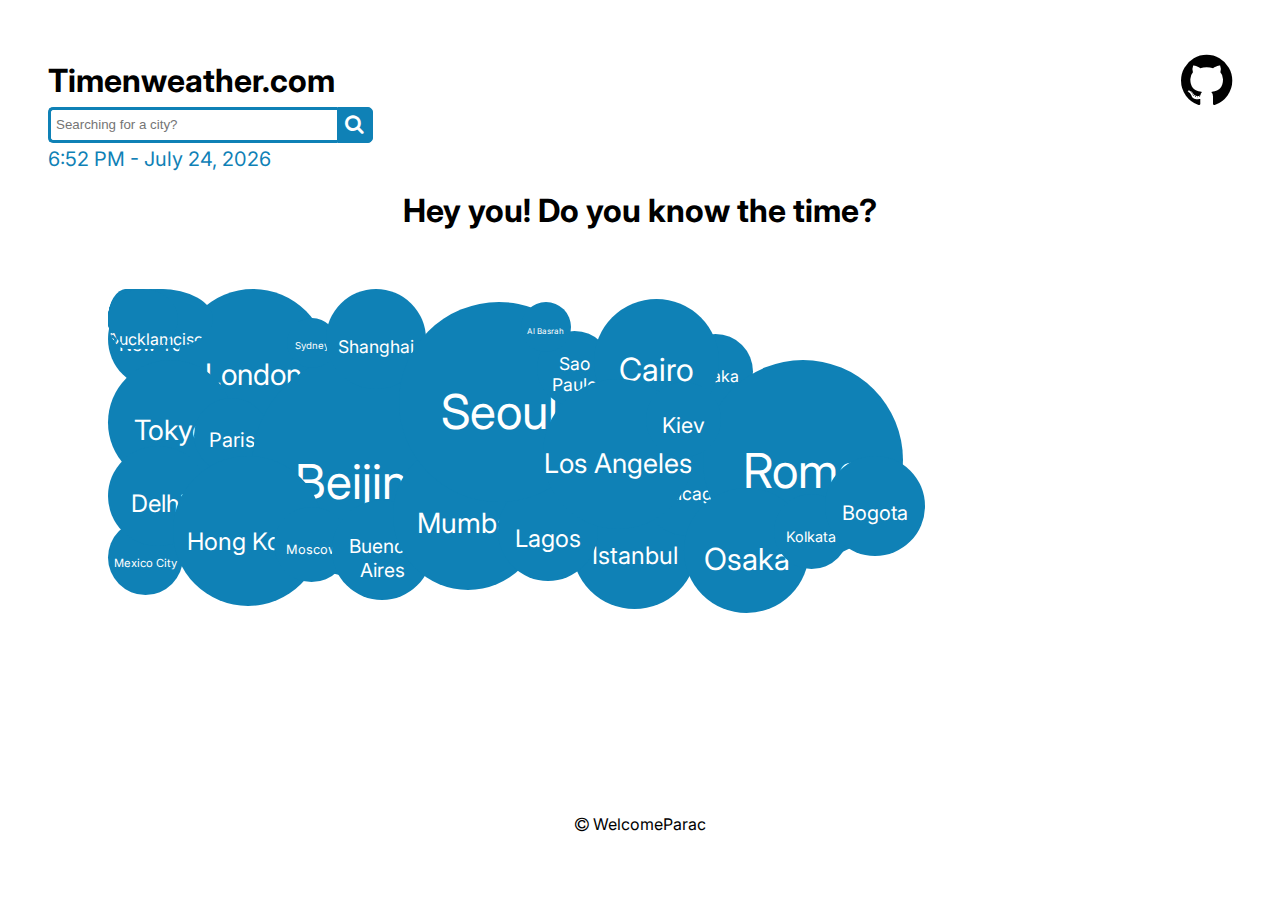
==== commit c5490f1d: "Added two new cities to front page" ====
--- a/index.html
+++ b/index.html
@@ -330,6 +330,22 @@
                   <div class="clock" id="zurich"></div>
                </div>
             </div>
+            <div class="dubaiclock">
+               <div class="city dubai">
+                  <span class="degree" id="dubaidegrees">74&degF</span>
+                  <br>
+                  <div class="cityname" id="dubaititle"> Dubai </div>
+                  <div class="clock" id="dubai"></div>
+               </div>
+            </div>
+            <div class="aucklandclock">
+               <div class="city auckland">
+                  <span class="degree" id="aucklanddegrees">74&degF</span>
+                  <br>
+                  <div class="cityname" id="aucklandtitle"> Auckland </div>
+                  <div class="clock" id="auckland"></div>
+               </div>
+            </div>
 
          </div>
       </div>
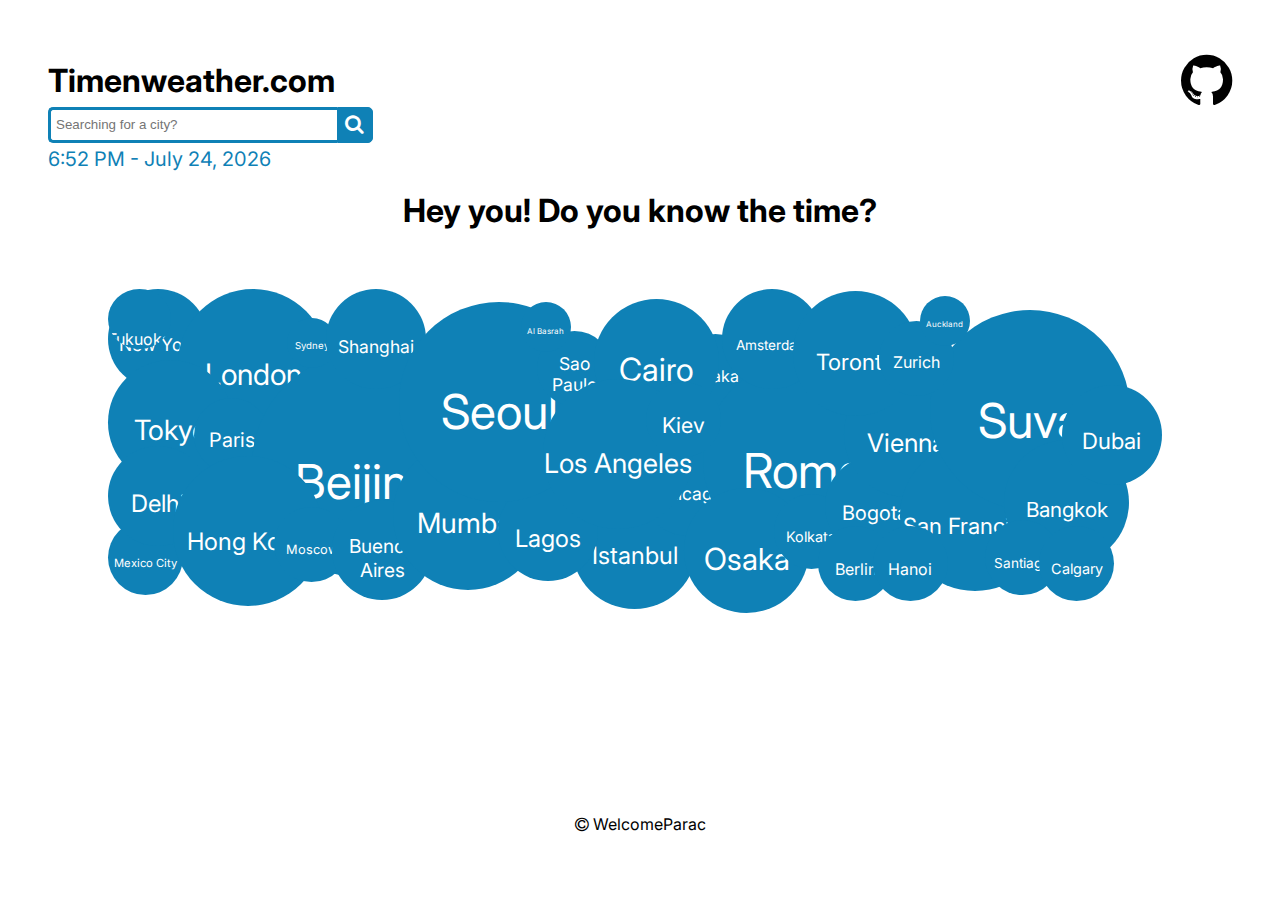
==== commit 9ba2bc23: "Added a new city to the front page" ====
--- a/index.html
+++ b/index.html
@@ -347,6 +347,33 @@
                </div>
             </div>
 
+            <div class="santiagoclock">
+               <div class="city santiago">
+                  <span class="degree" id="santiagodegrees">74&degF</span>
+                  <br>
+                  <div class="cityname" id="santiagotitle"> Santiago </div>
+                  <div class="clock" id="santiago"></div>
+               </div>
+            </div>
+
+            <div class="calgaryclock">
+               <div class="city calgary">
+                  <span class="degree" id="calgarydegrees">74&degF</span>
+                  <br>
+                  <div class="cityname" id="calgarytitle"> Calgary </div>
+                  <div class="clock" id="calgary"></div>
+               </div>
+            </div>
+
+            <div class="fukuokaclock">
+               <div class="city fukuoka">
+                  <span class="degree" id="fukuokadegrees">74&degF</span>
+                  <br>
+                  <div class="cityname" id="fukuokatitle"> Fukuoka </div>
+                  <div class="clock" id="fukuoka"></div>
+               </div>
+            </div>
+
          </div>
       </div>
    </div>
--- a/styles.css
+++ b/styles.css
@@ -177,8 +177,56 @@
    font-size: 1.25rem;
 }
 
-#karachititle{
-   font-size: 1.8rem;
+#amsterdamtitle{
+   font-size: 0.85rem;
+}
+
+#berlintitle{
+   font-size: 1rem;
+}
+
+#viennatitle{
+   font-size: 1.6rem;
+}
+
+#sanfranciscotitle{
+   font-size: 1.4rem;
+}
+
+#torontotitle{
+   font-size: 1.4rem;
+}
+
+#hanoititle{
+   font-size: 1rem;
+}
+
+#suvatitle{
+   font-size: 3rem; 
+}
+
+#bangkoktitle{
+   font-size: 1.3rem;
+}
+
+#zurichtitle{
+   font-size: 1rem;
+}
+
+#dubaititle{
+   font-size: 1.4rem;
+}
+
+#aucklandtitle{
+   font-size: 0.5rem;
+}
+
+#santiagotitle{
+   font-size: 0.85rem;
+}
+
+#calgarytitle{
+   font-size: 0.9rem;
 }
 
 .titlecontainer {
@@ -243,8 +291,32 @@
 #kolkata,
 #bogotadegrees,
 #bogota,
-#karachidegrees,
-#karachi {
+#amsterdamdegrees,
+#amsterdam,
+#berlindegrees,
+#berlin,
+#viennadegrees,
+#vienna,
+#sanfranciscodegrees,
+#sanfrancisco,
+#torontodegrees,
+#toronto,
+#hanoidegrees,
+#hanoi,
+#suvadegrees,
+#suva,
+#bangkokdegrees,
+#bangkok,
+#zurichdegrees,
+#zurich,
+#dubaidegrees,
+#dubai,
+#aucklanddegrees,
+#auckland,
+#santiagodegrees,
+#santiago,
+#calgarydegrees,
+#calgary {
    position: absolute;
 }
 
@@ -254,7 +326,9 @@
 #buenosaires,
 #lagos,
 #chicago,
-#bogota{
+#bogota,
+#amsterdam,
+#dubai{
    margin-top: 15px;
    font-size: .6rem;
 }
@@ -264,7 +338,9 @@
 #buenosairesdegrees,
 #lagosdegrees,
 #chicagodegrees,
-#bogotadegrees{
+#bogotadegrees,
+#amsterdamdegrees,
+#dubaidegrees{
    margin-bottom: 25px;
    font-size: .8rem;
 }
@@ -272,14 +348,20 @@
 #tokyo,
 #istanbul,
 #cairo,
-#osaka{
+#osaka,
+#vienna,
+#toronto,
+#bangkok{
    margin-top: 15px;
    font-size: .75rem;
 }
 #tokyodegrees,
 #istanbuldegrees,
 #cairodegrees,
-#osakadegrees{
+#osakadegrees,
+#viennadegrees,
+#torontodegrees,
+#bangkokdegrees{
    margin-bottom: 35px;
    font-size: 1rem;
 }
@@ -288,7 +370,7 @@
 #losangeles,
 #hongkong,
 #mumbai,
-#karachi{
+#sanfrancisco{
    margin-top: 15px;
    font-size: .9rem;
 }
@@ -297,19 +379,21 @@
 #losangelesdegrees,
 #hongkongdegrees,
 #mumbaidegrees,
-#karachidegrees{
+#sanfranciscodegrees{
    margin-bottom: 40px;
    font-size: 1.2rem;
 }
 
 #seoul,
-#rome{
+#rome,
+#suva{
    margin-top: 15px;
    font-size: 1.3rem;
 }
 
 #seouldegrees,
-#romedegrees{
+#romedegrees,
+#suvadegrees{
    margin-bottom: 65px;
    font-size: 1.6rem;
 }
@@ -321,7 +405,12 @@
 #saopaulo,
 #kiev,
 #dhaka,
-#kolkata{
+#kolkata,
+#berlin,
+#hanoi,
+#zurich,
+#santiago,
+#calgary{
    margin-top: 10px;
    font-size: 0.47rem;
 }
@@ -333,7 +422,12 @@
 #saopaulodegrees,
 #kievdegrees,
 #dhakadegrees,
-#kolkatadegrees{
+#kolkatadegrees,
+#berlindegrees,
+#hanoidegrees,
+#zurichdegrees,
+#santiagodegrees,
+#calgarydegrees{
    margin-bottom: 21px;
    font-size: 0.63rem;
 }
@@ -349,13 +443,15 @@
 }
 
 #sydney,
-#albasrah{
+#albasrah,
+#auckland{
    margin-top: 5px;
    font-size: 0.3rem;
 }
 
 #sydneydegrees,
-#albasrahdegrees{
+#albasrahdegrees,
+#aucklanddegrees{
    margin-bottom: 13px;
    font-size: 0.41rem;
 }
@@ -465,7 +561,9 @@
 .buenosaires:hover,
 .lagos:hover,
 .chicago:hover,
-.bogota:hover {
+.bogota:hover,
+.amsterdam:hover,
+.dubai:hover {
    transform: scale(2.5);
 }
 
@@ -473,14 +571,17 @@
 .hongkong:hover,
 .mumbai:hover,
 .losangeles:hover,
-.karachi:hover {
+.sanfrancisco:hover{
    transform: scale(1.75);
 }
 
 .tokyo:hover,
 .istanbul:hover,
 .cairo:hover,
-.osaka:hover {
+.osaka:hover,
+.vienna:hover,
+.toronto:hover,
+.bangkok:hover {
    transform: scale(2);
 }
 
@@ -491,12 +592,18 @@
 .saopaulo:hover,
 .kiev:hover,
 .dhaka:hover,
-.kolkata:hover {
+.kolkata:hover,
+.berlin:hover,
+.hanoi:hover,
+.zurich:hover,
+.santiago:hover,
+.calgary:hover {
    transform: scale(3.5);
 }
 
 .seoul:hover,
-.rome:hover {
+.rome:hover,
+.suva:hover {
    transform: scale(1.25);
 }
 
@@ -505,7 +612,8 @@
 }
 
 .sydney:hover,
-.albasrah:hover {
+.albasrah:hover,
+.auckland:hover {
    transform: scale(5);
 }
 
@@ -720,14 +828,109 @@
    margin-top: 13%;
 }
 
-.karachi{
+.amsterdam{
+   width: 100px;
+   height: 100px;
+   font-size: 0.6rem;
+   margin-left: 48%;
+   margin-top: 0%;
+}
+
+.berlin{
+   width: 75px;
+   height: 75px;
+   margin-left: 55.5%;
+   margin-top: 18.5%;
+   font-size: 0.6rem;
+}
+
+.vienna{
+   width: 125px;
+   height: 125px;
+   margin-top: 6.5%;
+   margin-left: 57.5%;
+   font-size: 0.8rem;
+}
+
+.sanfrancisco{
    width: 150px;
    height: 150px;
    font-size: 1rem;
-   margin-left: 57.5%;
-   margin-top: 5.2%;
-}
-
+   margin-left: 61.85%;
+   margin-top: 11.85%;
+}
+
+.toronto{
+   width: 125px;
+   height: 125px;
+   margin-top: 0.15%;
+   margin-left: 53.5%;
+   font-size: 0.8rem;
+}
+
+.hanoi{
+   width: 75px;
+   height: 75px;
+   font-size: 0.6rem;
+   margin-left: 59.75%;
+   margin-top: 18.5%;
+}
+
+.suva{
+   width: 200px;
+   height: 200px;
+   font-size: 1.1rem;
+   margin-left: 64.2%;
+   margin-top: 1.6%;
+}
+
+.bangkok{
+   width: 125px;
+   height: 125px;
+   margin-top: 11.75%;
+   margin-left: 70%;
+   font-size: 0.8rem;
+}
+
+.zurich{
+   width: 75px;
+   height: 75px;
+   margin-left: 60.25%;
+   margin-top: 2.5%;
+   font-size: 0.3rem;
+}
+
+.dubai{
+   width: 100px;
+   height: 100px;
+   font-size: 0.6rem;
+   margin-left: 74.5%;
+   margin-top: 7.5%;
+}
+
+.auckland{
+   width: 50px;
+   height: 50px;
+   margin-left: 63.4%;
+   margin-top: 0.5%;
+   font-size: 0.3rem;
+}
+
+.santiago{
+   width: 75px;
+   height: 75px;
+   font-size: 0.6rem;
+   margin-left: 68.5%;
+   margin-top: 18%;
+}
+
+.calgary{
+   width: 75px;
+   height: 75px;
+   font-size: 0.6rem;
+   margin-left: 72.75%;
+   margin-top: 18.5%;
+}
 
 .expanded {
    height: 300px;
@@ -786,6 +989,7 @@
       z-index: 1;
 }
 
+
 .highlighted .degree,
 .highlighted .clock {
    opacity: 1;
@@ -818,38 +1022,8 @@
 }
 
 @media (min-width: 299px) and (max-width: 500px) {
+   .majorCities,
    .city {
-      display: flex;
-      justify-content: center;
-      align-items: center;
+      transform: scale(.85);
    }
-   .websitename {
-      font-size: 25px;
-   }
-   .top-content {
-      font-family: "Inter", sans-serif;
-      justify-content: center;
-      align-items: center;
-      margin-bottom: -20px;
-   }
-   .heading {
-      text-align: center;
-      font-size: 10px;
-   }
-   .search {
-      margin-top: 20px;
-      display: flex;
-      justify-content: center;
-      align-items: center;
-      width: 200px;
-   }
-   #github {
-      font-size: 30px;
-      position: absolute;
-      margin-left: -10px;
-      margin-top: -90px;
-   }
-   #user-location {
-      font-size: 15px;
-   }
-}
+}